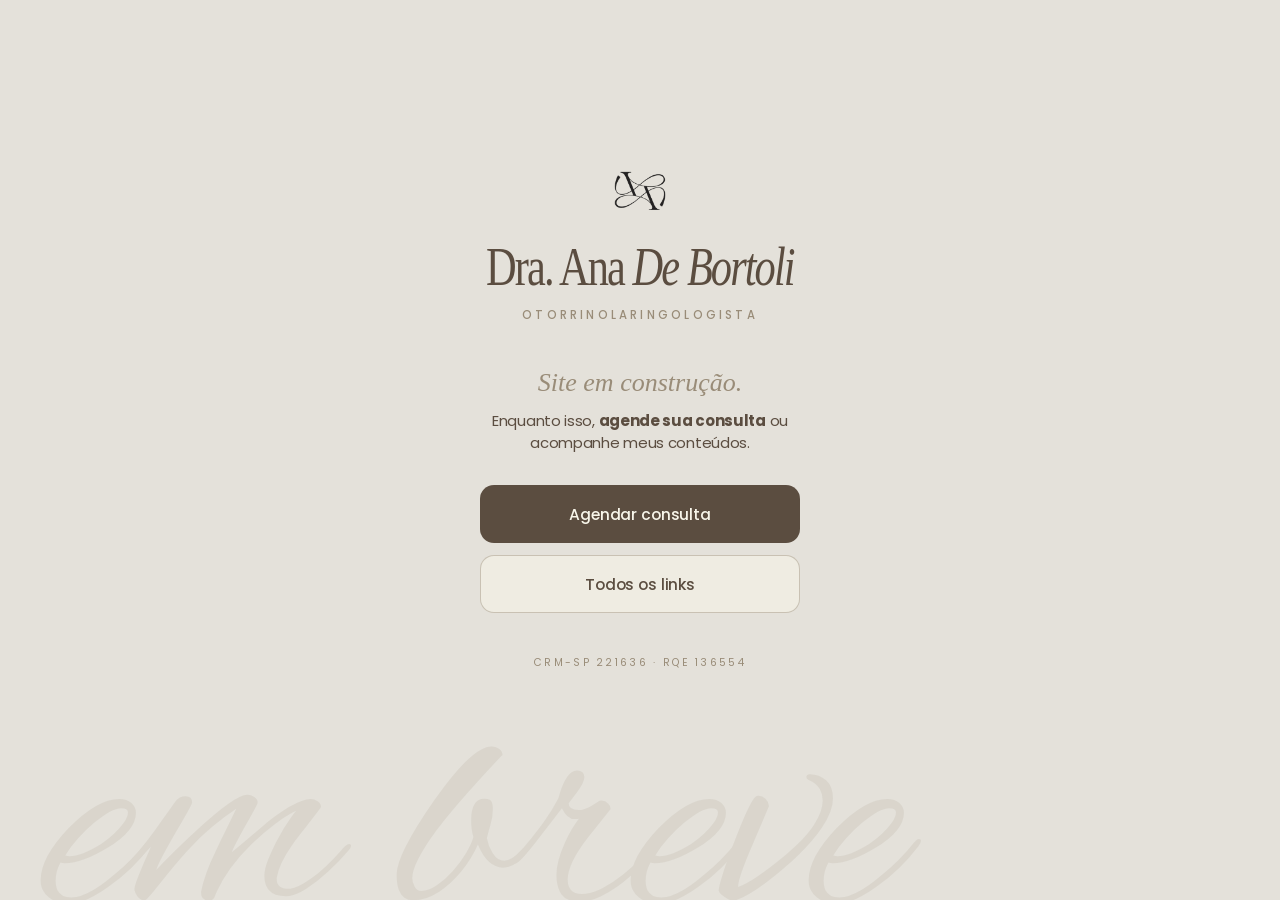
==== index.html @ 85dd91d8 "Site da Dra. Ana De Bortoli: raiz provisória (em construção), /hub com a página de links da bio, bas" ====
<!doctype html>
<html lang="pt-BR">
<head>
<meta charset="utf-8">
<meta name="viewport" content="width=device-width, initial-scale=1, viewport-fit=cover">
<title>Dra. Ana De Bortoli · Otorrinolaringologista</title>
<meta name="description" content="Site da Dra. Ana De Bortoli Winckler, otorrinolaringologista em São Paulo. Em construção.">
<meta name="theme-color" content="#E4E1DA">
<link rel="icon" href="assets/img/monograma.png">
<link rel="preconnect" href="https://fonts.googleapis.com">
<link rel="preconnect" href="https://fonts.gstatic.com" crossorigin>
<link href="https://fonts.googleapis.com/css2?family=Alex+Brush&family=Poppins:wght@400;500;700&family=Tinos:ital,wght@0,400;1,400&display=swap" rel="stylesheet">
<link rel="stylesheet" href="assets/css/base.css">
<style>
  /* página provisória da raiz: sai quando o site principal existir */
  .coluna { min-height: 100svh; justify-content: center; padding-bottom: 96px; }
  .titulo { margin-top: 34px; font-size: 54px; }
  .especialidade { margin-top: 16px; font-size: 11.5px; font-weight: 500; }
  .aviso { margin-top: 44px; font-family: var(--serifa); font-style: italic; font-size: 26px; color: var(--taupe); }
  .apoio { margin-top: 12px; max-width: 300px; }
  .acoes { width: 100%; max-width: 320px; margin-top: 32px; display: grid; gap: 12px; }
</style>
</head>
<body>
<div class="script" aria-hidden="true">em breve</div>

<main class="coluna">
  <img class="monograma" src="assets/img/monograma.png" alt="Monograma Ana De Bortoli">
  <h1 class="titulo"><span>Dra. Ana <em>De Bortoli</em></span></h1>
  <p class="rotulo especialidade">Otorrinolaringologista</p>

  <p class="aviso">Site em construção.</p>
  <p class="apoio">Enquanto isso, <b>agende sua consulta</b> ou acompanhe meus conteúdos.</p>

  <div class="acoes">
    <a class="botao principal" href="https://wa.me/message/LVHUUN47TTDFE1" target="_blank" rel="noopener">
      <span class="texto">Agendar consulta</span>
    </a>
    <a class="botao secundario" href="hub/">
      <span class="texto">Todos os links</span>
    </a>
  </div>

  <footer class="rotulo rodape">CRM-SP 221636 · RQE 136554</footer>
</main>
</body>
</html>
---- assets/css/base.css ----
/* Base do site da Dra. Ana De Bortoli: tokens e peças comuns a todas as páginas.
   Paleta, fontes e regras finas: analu-abw/profissional-analu/marketing-analu/IDENTIDADE-VISUAL.md
   §1, §2 e §4. Página nova importa este arquivo e só acrescenta o que é dela. */

:root {
  --fundo: #E4E1DA;
  --taupe: #998C78;
  --marrom: #5B4D40;
  --oliva: #3D3A2B;
  --creme: #F8F6EA;
  --creme-cta: #EDEADF;
  --serifa: "Times New Roman", Tinos, Times, serif;
  --sans: Poppins, system-ui, sans-serif;
  --script: "Alex Brush", cursive;
}

* { box-sizing: border-box; margin: 0; }
html { background: var(--fundo); }
body {
  min-height: 100svh;
  background: var(--fundo);
  color: var(--marrom);
  font-family: var(--sans);
  -webkit-font-smoothing: antialiased;
  overflow-x: hidden;
  position: relative;
}

/* script de fundo: textura, não segunda mensagem (12,9% de opacidade, atravessando a borda;
   se cortar, corta no fim da palavra, nunca no começo) */
.script {
  position: fixed;
  left: 4vw;
  bottom: -0.3em;
  font-family: var(--script);
  font-size: clamp(190px, 58vw, 320px);
  line-height: 1;
  color: var(--taupe);
  opacity: .129;
  white-space: nowrap;
  pointer-events: none;
  user-select: none;
  z-index: 0;
}

.coluna {
  position: relative;
  z-index: 1;
  max-width: 440px;
  margin: 0 auto;
  padding: max(40px, env(safe-area-inset-top)) 24px 56px;
  display: flex;
  flex-direction: column;
  align-items: center;
  text-align: center;
}

.monograma { width: 52px; height: auto; opacity: .9; }

/* @ e rótulos espaçados (tracking ≈ +0,28em) */
.rotulo {
  font-size: 11px;
  letter-spacing: .28em;
  text-transform: uppercase;
  color: var(--taupe);
}

/* título serifado condensado: Times × scaleX(.785), tracking -0,045em (calibração do §2) */
.titulo {
  font-family: var(--serifa);
  font-weight: 400;
  font-size: 50px;
  line-height: .86;
  letter-spacing: -.045em;
  color: var(--marrom);
  white-space: nowrap;
}
.titulo span { display: inline-block; transform: scaleX(.785); transform-origin: center; margin: 0 -12%; }
.titulo em { font-style: italic; }

.apoio {
  font-size: 15px;
  line-height: 1.45;
  letter-spacing: -.02em;
  color: var(--marrom);
}
.apoio b { font-weight: 700; }

.botao {
  display: flex; align-items: center; justify-content: center; gap: 12px;
  width: 100%;
  min-height: 58px;
  padding: 14px 22px;
  border-radius: 14px;
  text-decoration: none;
  font-size: 15.5px;
  font-weight: 500;
  letter-spacing: -.01em;
  transition: transform .15s ease, background-color .15s ease;
  -webkit-tap-highlight-color: transparent;
}
.botao:active { transform: scale(.98); }
.botao svg { width: 20px; height: 20px; flex: none; }
.botao small { display: block; font-size: 11.5px; font-weight: 400; opacity: .78; margin-top: 2px; letter-spacing: 0; }
.botao .texto { text-align: left; flex: 0 1 auto; }
.principal { background: var(--marrom); color: var(--creme); }
.principal:hover { background: var(--oliva); }
.secundario {
  background: rgba(248, 246, 234, .55);
  color: var(--marrom);
  border: 1px solid rgba(153, 140, 120, .45);
}
.secundario:hover { background: rgba(248, 246, 234, .85); }

.rodape {
  margin-top: 40px;
  font-size: 10.5px;
  letter-spacing: .22em;
  text-transform: uppercase;
  color: var(--taupe);
  line-height: 1.9;
}

:focus-visible { outline: 2px solid var(--oliva); outline-offset: 3px; }
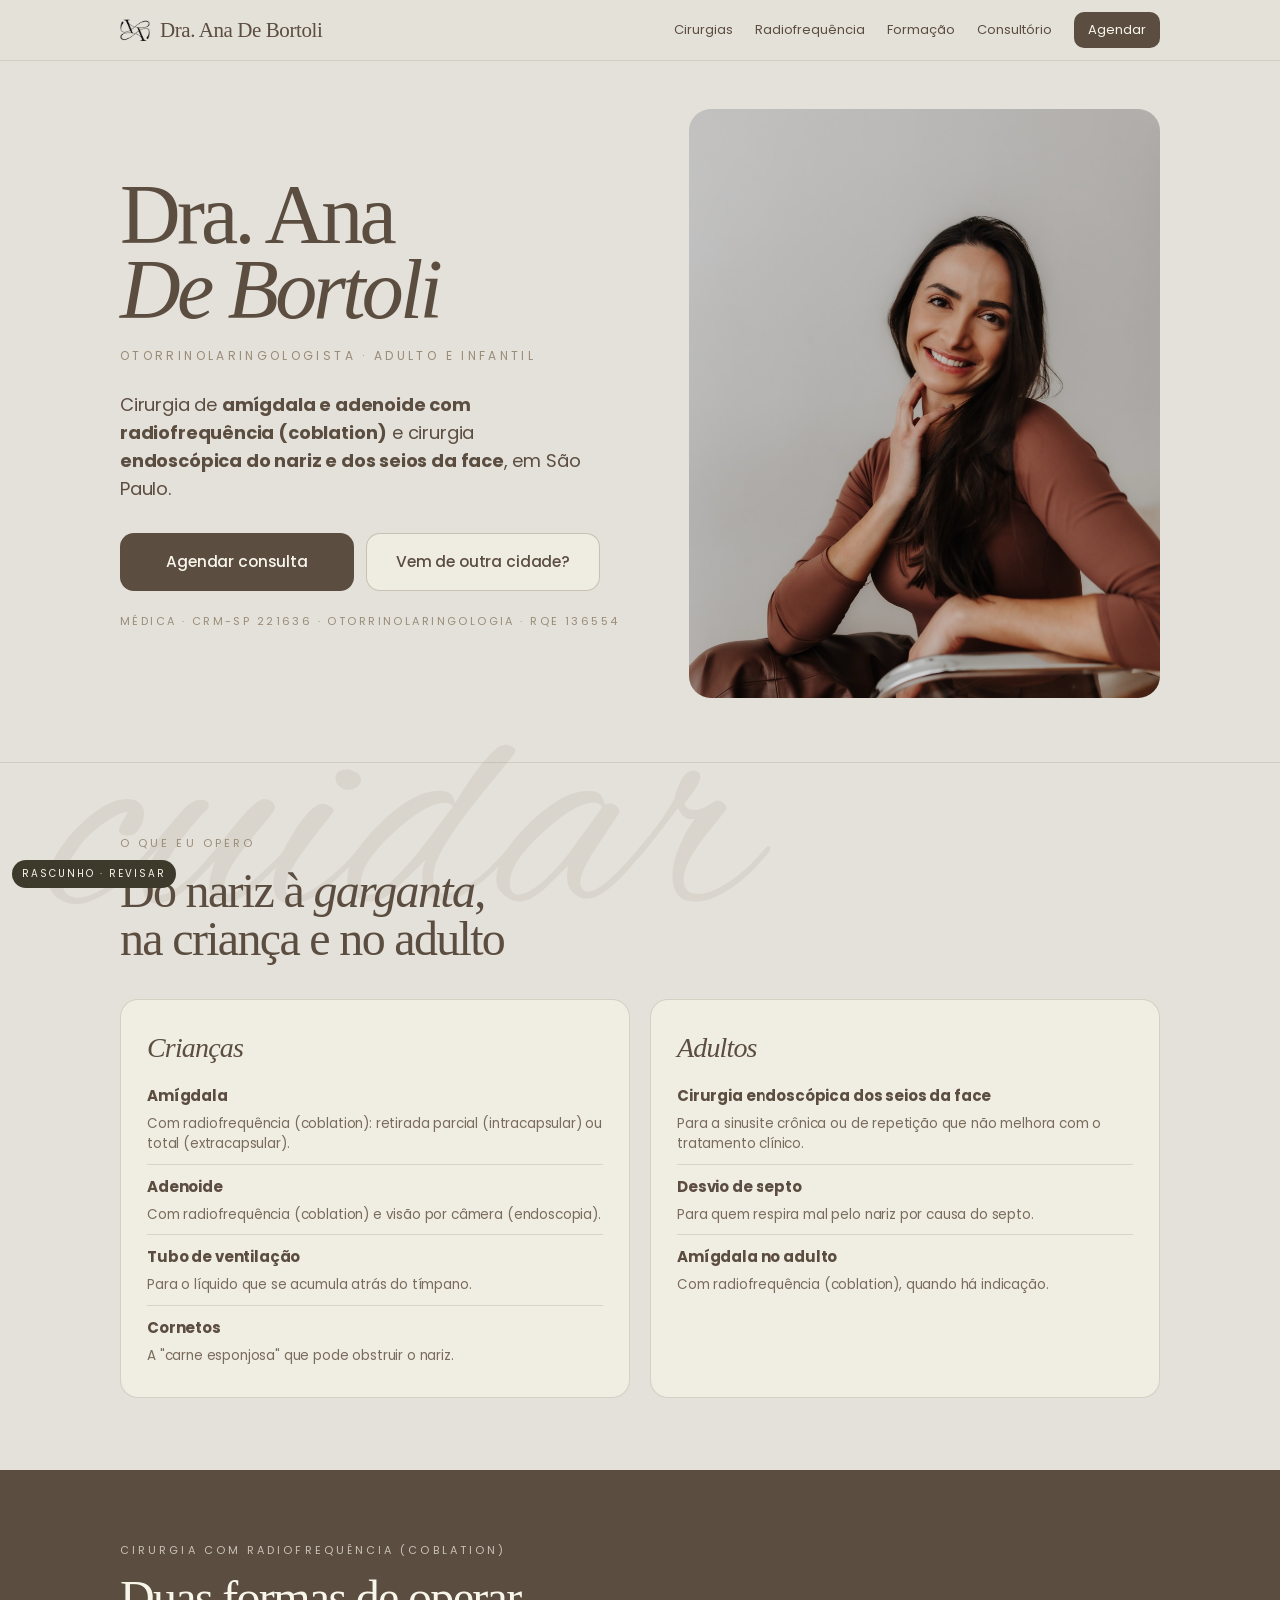
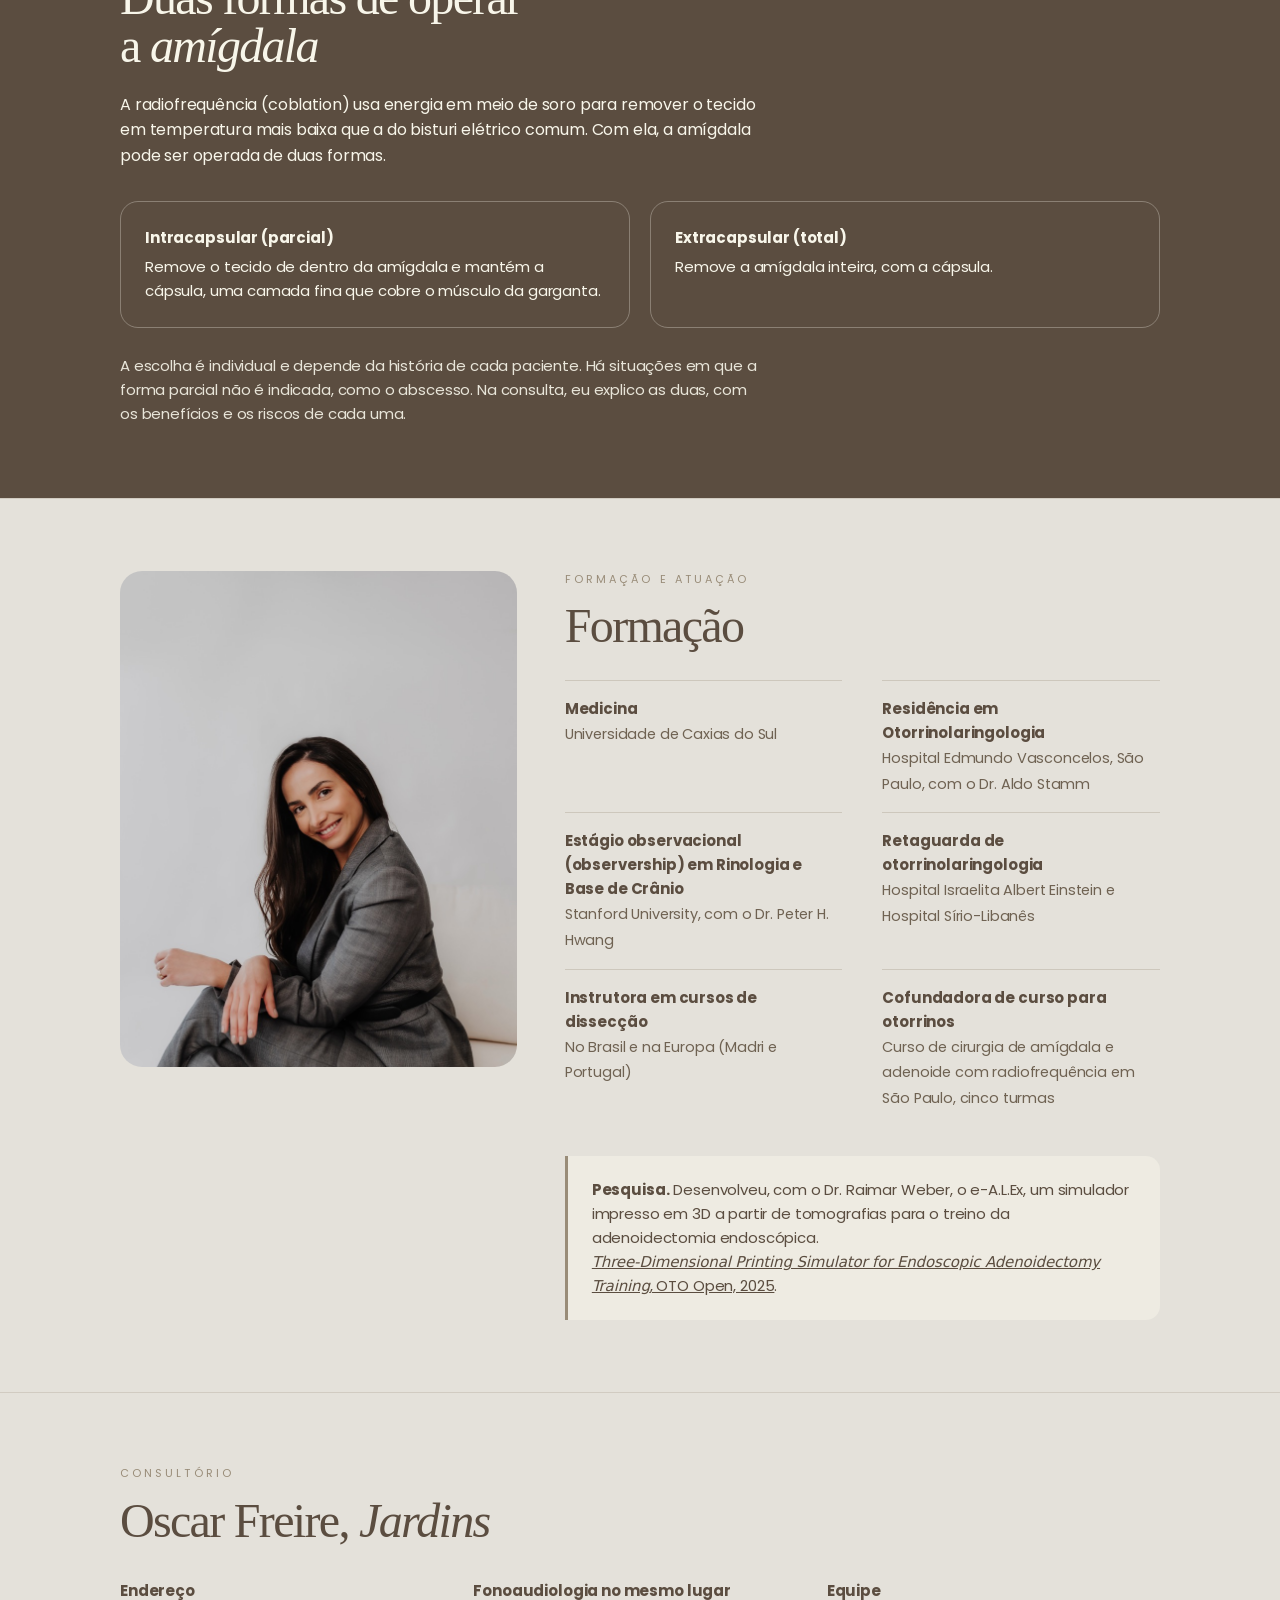
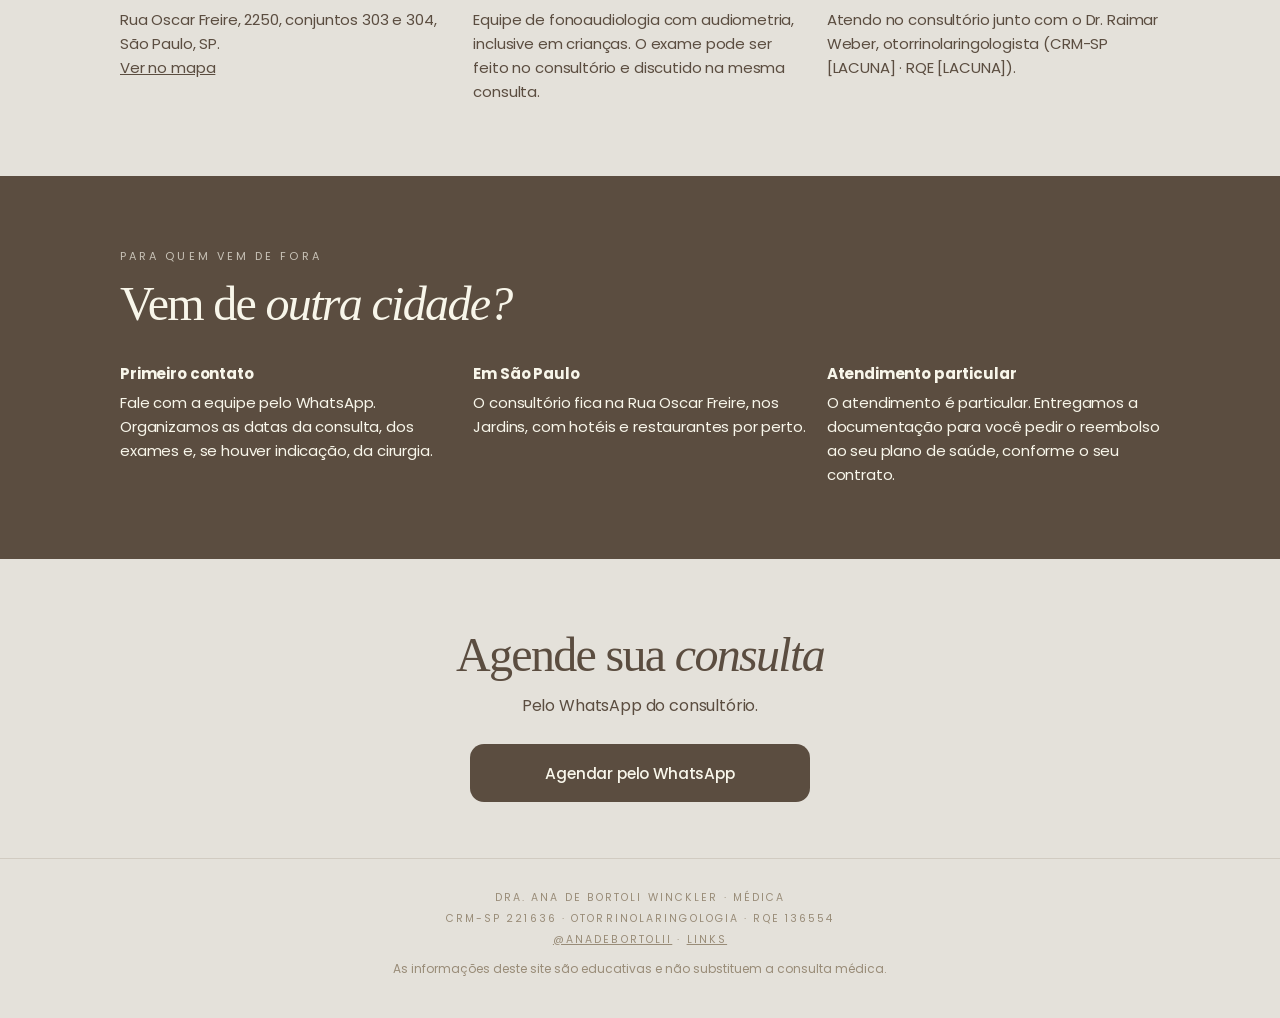
==== commit 11cac476: "Rascunho da home nova (não publicar antes da revisão da Analu) Co-Authored-By: Claude Opus 5.5 <nore" ====
--- a/index.html
+++ b/index.html
@@ -3,45 +3,255 @@
 <head>
 <meta charset="utf-8">
 <meta name="viewport" content="width=device-width, initial-scale=1, viewport-fit=cover">
-<title>Dra. Ana De Bortoli · Otorrinolaringologista</title>
-<meta name="description" content="Site da Dra. Ana De Bortoli Winckler, otorrinolaringologista em São Paulo. Em construção.">
+<title>Dra. Ana De Bortoli · Otorrinolaringologista em São Paulo</title>
+<meta name="description" content="Otorrinolaringologista adulto e infantil em São Paulo. Cirurgia de amígdala e adenoide com radiofrequência (coblation) e cirurgia endoscópica do nariz e dos seios da face. Atendimento particular.">
 <meta name="theme-color" content="#E4E1DA">
 <link rel="icon" href="assets/img/monograma.png">
 <link rel="preconnect" href="https://fonts.googleapis.com">
 <link rel="preconnect" href="https://fonts.gstatic.com" crossorigin>
-<link href="https://fonts.googleapis.com/css2?family=Alex+Brush&family=Poppins:wght@400;500;700&family=Tinos:ital,wght@0,400;1,400&display=swap" rel="stylesheet">
+<link href="https://fonts.googleapis.com/css2?family=Alex+Brush&family=Poppins:ital,wght@0,400;0,500;0,700;1,700&family=Tinos:ital,wght@0,400;1,400&display=swap" rel="stylesheet">
 <link rel="stylesheet" href="assets/css/base.css">
+<!-- RASCUNHO (branch rascunho-home, 07/11/2026): não publicar antes de a Analu revisar.
+     Pendências marcadas com [VALIDAR] nos comentários e em roadmap/03-site/LEIA-ME.md. -->
 <style>
-  /* página provisória da raiz: sai quando o site principal existir */
-  .coluna { min-height: 100svh; justify-content: center; padding-bottom: 96px; }
-  .titulo { margin-top: 34px; font-size: 54px; }
-  .especialidade { margin-top: 16px; font-size: 11.5px; font-weight: 500; }
-  .aviso { margin-top: 44px; font-family: var(--serifa); font-style: italic; font-size: 26px; color: var(--taupe); }
-  .apoio { margin-top: 12px; max-width: 300px; }
-  .acoes { width: 100%; max-width: 320px; margin-top: 32px; display: grid; gap: 12px; }
+  body { overflow-x: hidden; }
+  .faixa-rascunho { position: fixed; bottom: 12px; left: 12px; z-index: 50; font-size: 10px; letter-spacing: .2em; text-transform: uppercase; background: var(--oliva); color: var(--creme); padding: 6px 10px; border-radius: 99px; }
+
+  .topo { position: sticky; top: 0; z-index: 20; background: rgba(228, 225, 218, .92); backdrop-filter: blur(8px); border-bottom: 1px solid rgba(153, 140, 120, .25); }
+  .topo-dentro { max-width: 1080px; margin: 0 auto; padding: 12px 20px; display: flex; align-items: center; justify-content: space-between; gap: 16px; }
+  .marca { display: flex; align-items: center; gap: 10px; text-decoration: none; color: var(--marrom); }
+  .marca img { width: 30px; height: auto; }
+  .marca span { font-family: var(--serifa); font-size: 21px; letter-spacing: -.02em; }
+  .menu { display: flex; gap: 22px; font-size: 13px; align-items: center; }
+  .menu a { color: var(--marrom); text-decoration: none; }
+  .menu a:hover { color: var(--oliva); text-decoration: underline; text-underline-offset: 4px; }
+  .menu .agendar-topo { background: var(--marrom); color: var(--creme); padding: 8px 14px; border-radius: 10px; }
+  .menu .agendar-topo:hover { background: var(--oliva); color: var(--creme); text-decoration: none; }
+  @media (max-width: 760px) { .menu a:not(.agendar-topo) { display: none; } }
+
+  section { position: relative; z-index: 1; }
+  .dentro { max-width: 1080px; margin: 0 auto; padding: 0 20px; }
+  .rotulo-secao { font-size: 11px; letter-spacing: .28em; text-transform: uppercase; color: var(--taupe); margin-bottom: 14px; }
+  h2 { font-family: var(--serifa); font-weight: 400; font-size: clamp(34px, 5vw, 48px); line-height: 1; letter-spacing: -.035em; color: var(--marrom); }
+  h2 em { font-style: italic; }
+  h3 { font-family: var(--sans); font-weight: 700; font-size: 15px; letter-spacing: -.01em; margin-bottom: 6px; }
+  p, li { font-size: 16px; line-height: 1.6; letter-spacing: -.01em; }
+  .texto { max-width: 640px; }
+
+  /* abertura */
+  .abertura { padding: 48px 0 64px; }
+  .abertura .dentro { display: grid; grid-template-columns: 1.05fr .95fr; gap: 48px; align-items: center; }
+  .abertura h1 { font-family: var(--serifa); font-weight: 400; font-size: clamp(52px, 7vw, 84px); line-height: .9; letter-spacing: -.045em; }
+  .abertura h1 em { font-style: italic; }
+  .abertura .especialidade { margin-top: 18px; font-size: 12px; letter-spacing: .28em; text-transform: uppercase; color: var(--taupe); }
+  .abertura .chamada { margin-top: 26px; font-size: 18px; line-height: 1.55; max-width: 480px; }
+  .abertura .chamada b { font-weight: 700; }
+  .abertura .acoes { margin-top: 30px; display: flex; flex-wrap: wrap; gap: 12px; max-width: 480px; }
+  .abertura .botao { width: auto; flex: 1 1 200px; }
+  .abertura .registro { margin-top: 22px; font-size: 11px; letter-spacing: .22em; text-transform: uppercase; color: var(--taupe); }
+  .abertura figure { margin: 0; aspect-ratio: 4 / 5; border-radius: 22px; overflow: hidden; background: #d9d5cc; }
+  .abertura figure img { width: 100%; height: 100%; object-fit: cover; object-position: 50% 30%; display: block; }
+  @media (max-width: 860px) {
+    .abertura .dentro { grid-template-columns: 1fr; gap: 32px; }
+    .abertura figure { order: -1; max-width: 420px; aspect-ratio: 1 / 1; }
+  }
+
+  /* blocos */
+  .bloco { padding: 72px 0; border-top: 1px solid rgba(153, 140, 120, .25); }
+  .bloco.escuro { background: var(--marrom); color: var(--creme); border-top: 0; }
+  .bloco.escuro h2, .bloco.escuro h3 { color: var(--creme); }
+  .bloco.escuro .rotulo-secao { color: var(--creme-cta); opacity: .75; }
+
+  .duas { display: grid; grid-template-columns: 1fr 1fr; gap: 20px; margin-top: 36px; }
+  @media (max-width: 760px) { .duas { grid-template-columns: 1fr; } }
+  .cartao { background: rgba(248, 246, 234, .6); border: 1px solid rgba(153, 140, 120, .3); border-radius: 18px; padding: 26px 26px 22px; }
+  .cartao .publico { font-family: var(--serifa); font-style: italic; font-size: 28px; letter-spacing: -.03em; margin-bottom: 14px; }
+  .cartao ul { list-style: none; padding: 0; }
+  .cartao li { padding: 10px 0; border-top: 1px solid rgba(153, 140, 120, .25); }
+  .cartao li:first-child { border-top: 0; padding-top: 0; }
+  .cartao li small { display: block; font-size: 13.5px; color: #7a6c5c; line-height: 1.45; }
+
+  .tecnica { display: grid; grid-template-columns: 1fr 1fr; gap: 20px; margin-top: 32px; }
+  @media (max-width: 760px) { .tecnica { grid-template-columns: 1fr; } }
+  .tecnica > div { border: 1px solid rgba(248, 246, 234, .3); border-radius: 18px; padding: 24px; }
+  .tecnica p { font-size: 15px; }
+  .nota { margin-top: 26px; font-size: 15px; opacity: .9; max-width: 640px; }
+
+  .fatos { list-style: none; padding: 0; margin-top: 30px; display: grid; grid-template-columns: 1fr 1fr; gap: 0 40px; }
+  @media (max-width: 760px) { .fatos { grid-template-columns: 1fr; } }
+  .fatos li { padding: 16px 0; border-top: 1px solid rgba(153, 140, 120, .3); }
+  .fatos li b { display: block; font-weight: 700; font-size: 15px; }
+  .fatos li span { font-size: 14.5px; color: #6f6252; }
+  .formacao { display: grid; grid-template-columns: .8fr 1.2fr; gap: 48px; align-items: start; }
+  .formacao figure { margin: 0; border-radius: 22px; overflow: hidden; aspect-ratio: 4 / 5; }
+  .formacao figure img { width: 100%; height: 100%; object-fit: cover; object-position: 50% 25%; display: block; }
+  @media (max-width: 860px) { .formacao { grid-template-columns: 1fr; } .formacao figure { max-width: 360px; } }
+
+  .publicacao { margin-top: 30px; padding: 22px 24px; border-left: 3px solid var(--taupe); background: rgba(248, 246, 234, .5); border-radius: 0 14px 14px 0; }
+  .publicacao p { font-size: 15px; }
+  .publicacao a { color: var(--marrom); }
+
+  .tres { display: grid; grid-template-columns: repeat(3, 1fr); gap: 20px; margin-top: 34px; }
+  @media (max-width: 860px) { .tres { grid-template-columns: 1fr; } }
+  .tres p { font-size: 15px; }
+  .tres a { color: inherit; }
+
+  .fim { padding: 72px 0 56px; text-align: center; }
+  .fim h2 { margin-bottom: 14px; }
+  .fim .botao { max-width: 340px; margin: 26px auto 0; }
+  .rodape-site { position: relative; z-index: 1; padding: 28px 20px 40px; text-align: center; font-size: 10.5px; letter-spacing: .2em; text-transform: uppercase; color: var(--taupe); line-height: 2; border-top: 1px solid rgba(153, 140, 120, .25); }
+  .rodape-site a { color: var(--taupe); }
+  .rodape-site .aviso-legal { text-transform: none; letter-spacing: 0; font-size: 12px; max-width: 520px; margin: 10px auto 0; line-height: 1.5; }
 </style>
 </head>
 <body>
-<div class="script" aria-hidden="true">em breve</div>
-
-<main class="coluna">
-  <img class="monograma" src="assets/img/monograma.png" alt="Monograma Ana De Bortoli">
-  <h1 class="titulo"><span>Dra. Ana <em>De Bortoli</em></span></h1>
-  <p class="rotulo especialidade">Otorrinolaringologista</p>
-
-  <p class="aviso">Site em construção.</p>
-  <p class="apoio">Enquanto isso, <b>agende sua consulta</b> ou acompanhe meus conteúdos.</p>
-
-  <div class="acoes">
-    <a class="botao principal" href="https://wa.me/message/LVHUUN47TTDFE1" target="_blank" rel="noopener">
-      <span class="texto">Agendar consulta</span>
-    </a>
-    <a class="botao secundario" href="hub/">
-      <span class="texto">Todos os links</span>
-    </a>
+<div class="faixa-rascunho">Rascunho · revisar</div>
+<div class="script" aria-hidden="true">cuidar</div>
+
+<header class="topo">
+  <div class="topo-dentro">
+    <a class="marca" href="#"><img src="assets/img/monograma.png" alt=""><span>Dra. Ana De Bortoli</span></a>
+    <nav class="menu">
+      <a href="#cirurgias">Cirurgias</a>
+      <a href="#radiofrequencia">Radiofrequência</a>
+      <a href="#formacao">Formação</a>
+      <a href="#consultorio">Consultório</a>
+      <a class="agendar-topo" href="https://wa.me/message/LVHUUN47TTDFE1" target="_blank" rel="noopener">Agendar</a>
+    </nav>
   </div>
-
-  <footer class="rotulo rodape">CRM-SP 221636 · RQE 136554</footer>
+</header>
+
+<main>
+  <section class="abertura">
+    <div class="dentro">
+      <div>
+        <h1>Dra. Ana<br><em>De Bortoli</em></h1>
+        <p class="especialidade">Otorrinolaringologista · adulto e infantil</p>
+        <p class="chamada">Cirurgia de <b>amígdala e adenoide com radiofrequência (coblation)</b> e cirurgia <b>endoscópica do nariz e dos seios da face</b>, em São Paulo.</p>
+        <div class="acoes">
+          <a class="botao principal" href="https://wa.me/message/LVHUUN47TTDFE1" target="_blank" rel="noopener"><span class="texto">Agendar consulta</span></a>
+          <a class="botao secundario" href="#outra-cidade"><span class="texto">Vem de outra cidade?</span></a>
+        </div>
+        <p class="registro">Médica · CRM-SP 221636 · Otorrinolaringologia · RQE 136554</p>
+      </div>
+      <figure><img src="assets/img/ana-retrato.jpg" alt="Dra. Ana De Bortoli, sentada, sorrindo"></figure>
+    </div>
+  </section>
+
+  <section class="bloco" id="cirurgias">
+    <div class="dentro">
+      <p class="rotulo-secao">O que eu opero</p>
+      <h2>Do nariz à <em>garganta</em>,<br>na criança e no adulto</h2>
+      <div class="duas">
+        <div class="cartao">
+          <p class="publico">Crianças</p>
+          <ul>
+            <li><h3>Amígdala</h3><small>Com radiofrequência (coblation): retirada parcial (intracapsular) ou total (extracapsular).</small></li>
+            <li><h3>Adenoide</h3><small>Com radiofrequência (coblation) e visão por câmera (endoscopia).</small></li>
+            <li><h3>Tubo de ventilação</h3><small>Para o líquido que se acumula atrás do tímpano.</small></li>
+            <li><h3>Cornetos</h3><small>A "carne esponjosa" que pode obstruir o nariz.</small></li>
+          </ul>
+        </div>
+        <div class="cartao">
+          <p class="publico">Adultos</p>
+          <ul>
+            <li><h3>Cirurgia endoscópica dos seios da face</h3><small>Para a sinusite crônica ou de repetição que não melhora com o tratamento clínico.</small></li>
+            <li><h3>Desvio de septo</h3><small>Para quem respira mal pelo nariz por causa do septo.</small></li>
+            <li><h3>Amígdala no adulto</h3><small>Com radiofrequência (coblation), quando há indicação.</small></li>
+          </ul>
+        </div>
+      </div>
+    </div>
+  </section>
+  <!-- [VALIDAR] "Amígdala no adulto": ela não citou na lista de adultos de 07/11; a pesquisa de 03/11 mostrou a busca sem médico no topo. Manter só se ela opera. -->
+
+  <section class="bloco escuro" id="radiofrequencia">
+    <div class="dentro">
+      <p class="rotulo-secao">Cirurgia com radiofrequência (coblation)</p>
+      <h2>Duas formas de operar<br>a <em>amígdala</em></h2>
+      <div class="texto" style="margin-top:22px">
+        <p>A radiofrequência (coblation) usa energia em meio de soro para remover o tecido em temperatura mais baixa que a do bisturi elétrico comum. Com ela, a amígdala pode ser operada de duas formas.</p>
+      </div>
+      <div class="tecnica">
+        <div>
+          <h3>Intracapsular (parcial)</h3>
+          <p>Remove o tecido de dentro da amígdala e mantém a cápsula, uma camada fina que cobre o músculo da garganta.</p>
+        </div>
+        <div>
+          <h3>Extracapsular (total)</h3>
+          <p>Remove a amígdala inteira, com a cápsula.</p>
+        </div>
+      </div>
+      <p class="nota">A escolha é individual e depende da história de cada paciente. Há situações em que a forma parcial não é indicada, como o abscesso. Na consulta, eu explico as duas, com os benefícios e os riscos de cada uma.</p>
+    </div>
+  </section>
+  <!-- [VALIDAR] frase "temperatura mais baixa": é a descrição técnica do método (fabricante e literatura); conferir com ela antes de publicar. -->
+
+  <section class="bloco" id="formacao">
+    <div class="dentro formacao">
+      <figure><img src="assets/img/ana-terno.jpg" alt="Dra. Ana De Bortoli, de terno cinza"></figure>
+      <div>
+        <p class="rotulo-secao">Formação e atuação</p>
+        <h2>Formação</h2>
+        <ul class="fatos">
+          <li><b>Medicina</b><span>Universidade de Caxias do Sul</span></li>
+          <li><b>Residência em Otorrinolaringologia</b><span>Hospital Edmundo Vasconcelos, São Paulo, com o Dr. Aldo Stamm</span></li>
+          <li><b>Estágio observacional (observership) em Rinologia e Base de Crânio</b><span>Stanford University, com o Dr. Peter H. Hwang</span></li>
+          <li><b>Retaguarda de otorrinolaringologia</b><span>Hospital Israelita Albert Einstein e Hospital Sírio-Libanês</span></li>
+          <li><b>Instrutora em cursos de dissecção</b><span>No Brasil e na Europa (Madri e Portugal)</span></li>
+          <li><b>Cofundadora de curso para otorrinos</b><span>Curso de cirurgia de amígdala e adenoide com radiofrequência em São Paulo, cinco turmas</span></li>
+        </ul>
+        <div class="publicacao">
+          <p><b>Pesquisa.</b> Desenvolveu, com o Dr. Raimar Weber, o e-A.L.Ex, um simulador impresso em 3D a partir de tomografias para o treino da adenoidectomia endoscópica.<br>
+          <a href="https://doi.org/10.1002/oto2.70043" target="_blank" rel="noopener"><i>Three-Dimensional Printing Simulator for Endoscopic Adenoidectomy Training</i>, OTO Open, 2025</a>.</p>
+        </div>
+      </div>
+    </div>
+  </section>
+  <!-- CFM 2.336 (pesquisa de 07/11): instrutora em vez de "staff e orientadora" (termo dela era staff/orientadora: confirmar); hospitais só em texto, sem logo, com ciência escrita de cada um.
+       [VALIDAR] UCS por extenso (transcrição); Stanford: ela estava em dúvida se cita; "Madri e Portugal": cidade de Portugal;
+       se os hospitais autorizam o nome (régua do CFM); "staff e orientadora" é o termo dela. -->
+
+  <section class="bloco" id="consultorio">
+    <div class="dentro">
+      <p class="rotulo-secao">Consultório</p>
+      <h2>Oscar Freire, <em>Jardins</em></h2>
+      <div class="tres">
+        <div><h3>Endereço</h3><p>Rua Oscar Freire, 2250, conjuntos 303 e 304, São Paulo, SP.<br><a href="https://www.google.com/maps/search/?api=1&query=Rua+Oscar+Freire+2250+S%C3%A3o+Paulo" target="_blank" rel="noopener">Ver no mapa</a></p></div>
+        <div><h3>Fonoaudiologia no mesmo lugar</h3><p>Equipe de fonoaudiologia com audiometria, inclusive em crianças. O exame pode ser feito no consultório e discutido na mesma consulta.</p></div>
+        <div><h3>Equipe</h3><p>Atendo no consultório junto com o Dr. Raimar Weber, otorrinolaringologista (CRM-SP [LACUNA] · RQE [LACUNA]).</p></div>
+      </div>
+    </div>
+  </section>
+  <!-- [VALIDAR] redação da fono ("redação a definir", 07/11); "na mesma consulta" só se for sempre possível. -->
+
+  <section class="bloco escuro" id="outra-cidade">
+    <div class="dentro">
+      <p class="rotulo-secao">Para quem vem de fora</p>
+      <h2>Vem de <em>outra cidade?</em></h2>
+      <div class="tres">
+        <div><h3>Primeiro contato</h3><p>Fale com a equipe pelo WhatsApp. Organizamos as datas da consulta, dos exames e, se houver indicação, da cirurgia.</p></div>
+        <div><h3>Em São Paulo</h3><p>O consultório fica na Rua Oscar Freire, nos Jardins, com hotéis e restaurantes por perto.</p></div>
+        <div><h3>Atendimento particular</h3><p>O atendimento é particular. Entregamos a documentação para você pedir o reembolso ao seu plano de saúde, conforme o seu contrato.</p></div>
+      </div>
+    </div>
+  </section>
+  <!-- [VALIDAR] logística real (quantos dias ficar, retorno à distância, consulta online antes); se fala de reembolso no site. -->
+
+  <section class="fim">
+    <div class="dentro">
+      <h2>Agende sua <em>consulta</em></h2>
+      <p>Pelo WhatsApp do consultório.</p>
+      <a class="botao principal" href="https://wa.me/message/LVHUUN47TTDFE1" target="_blank" rel="noopener"><span class="texto">Agendar pelo WhatsApp</span></a>
+    </div>
+  </section>
 </main>
+
+<footer class="rodape-site">
+  Dra. Ana De Bortoli Winckler · Médica<br>
+  CRM-SP 221636 · Otorrinolaringologia · RQE 136554<br>
+  <a href="https://www.instagram.com/anadebortolii/">@anadebortolii</a> · <a href="hub/">Links</a>
+  <p class="aviso-legal">As informações deste site são educativas e não substituem a consulta médica.</p>
+</footer>
 </body>
 </html>
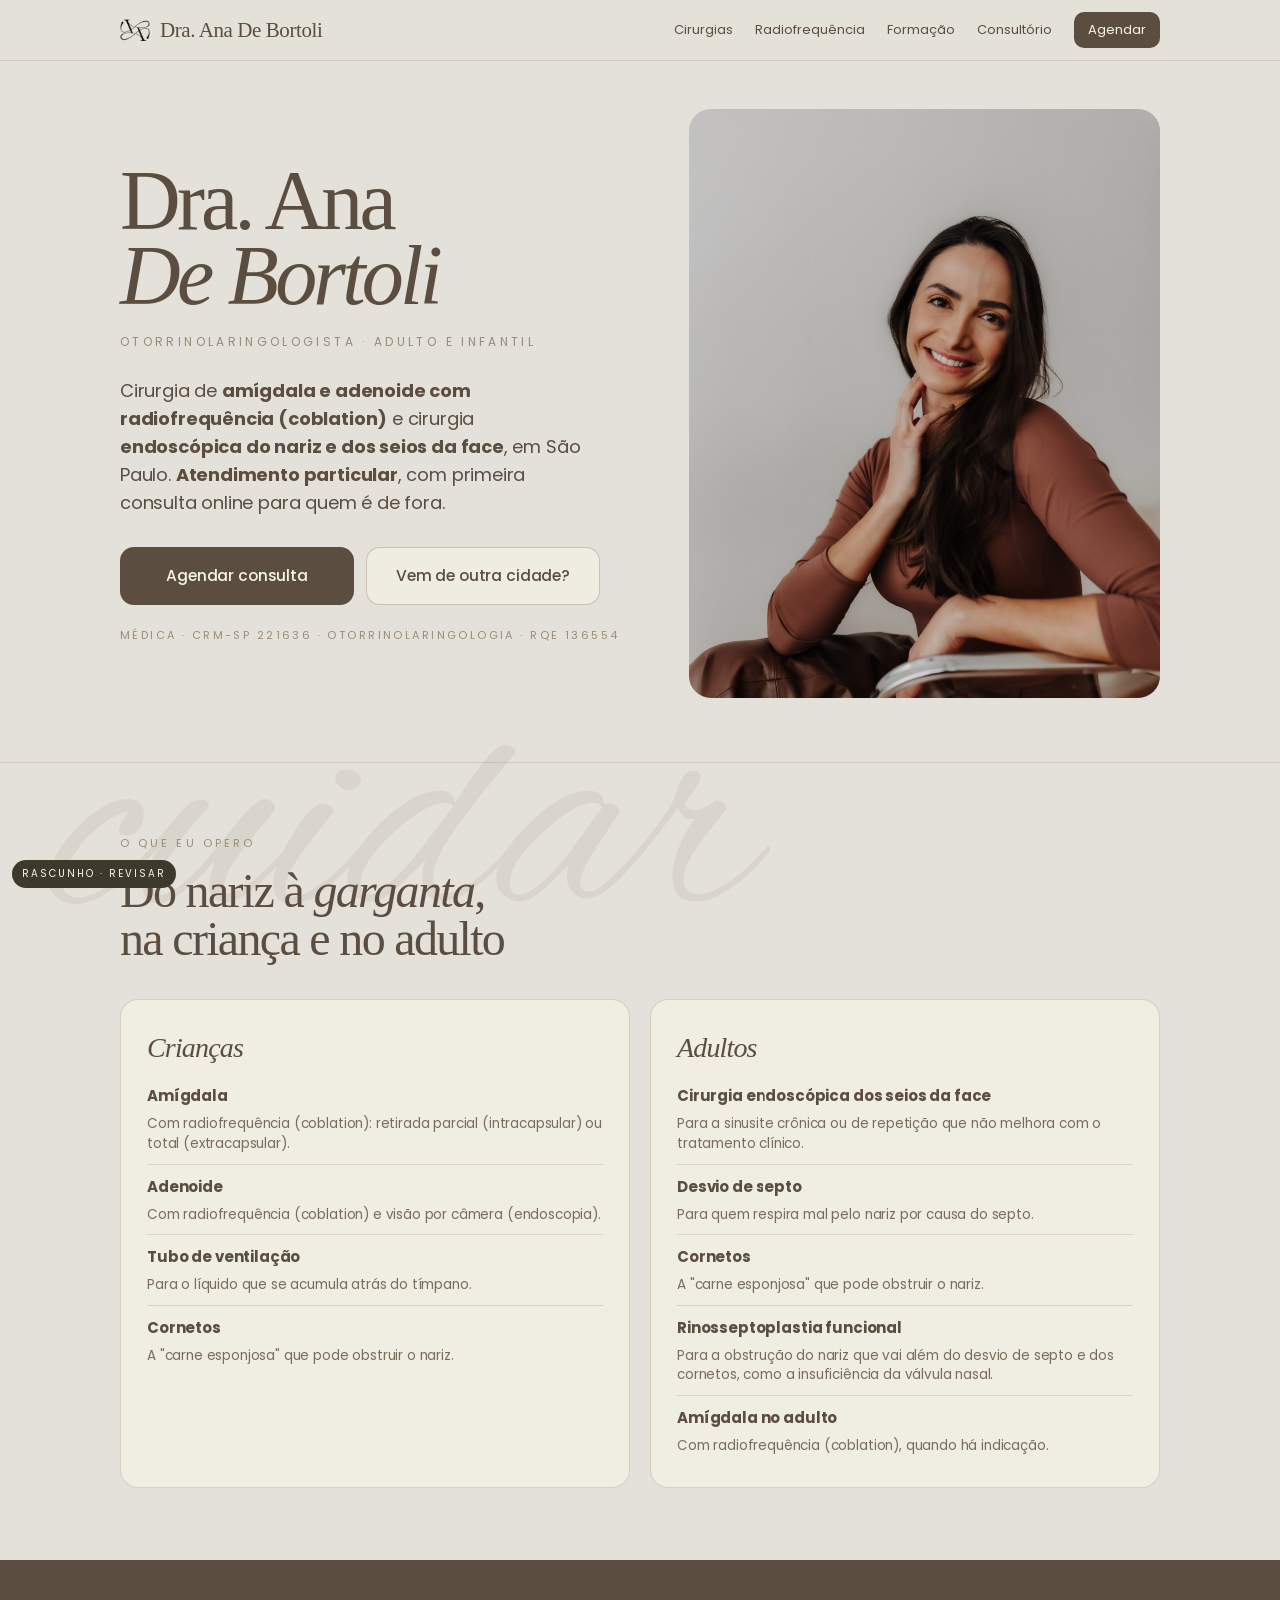
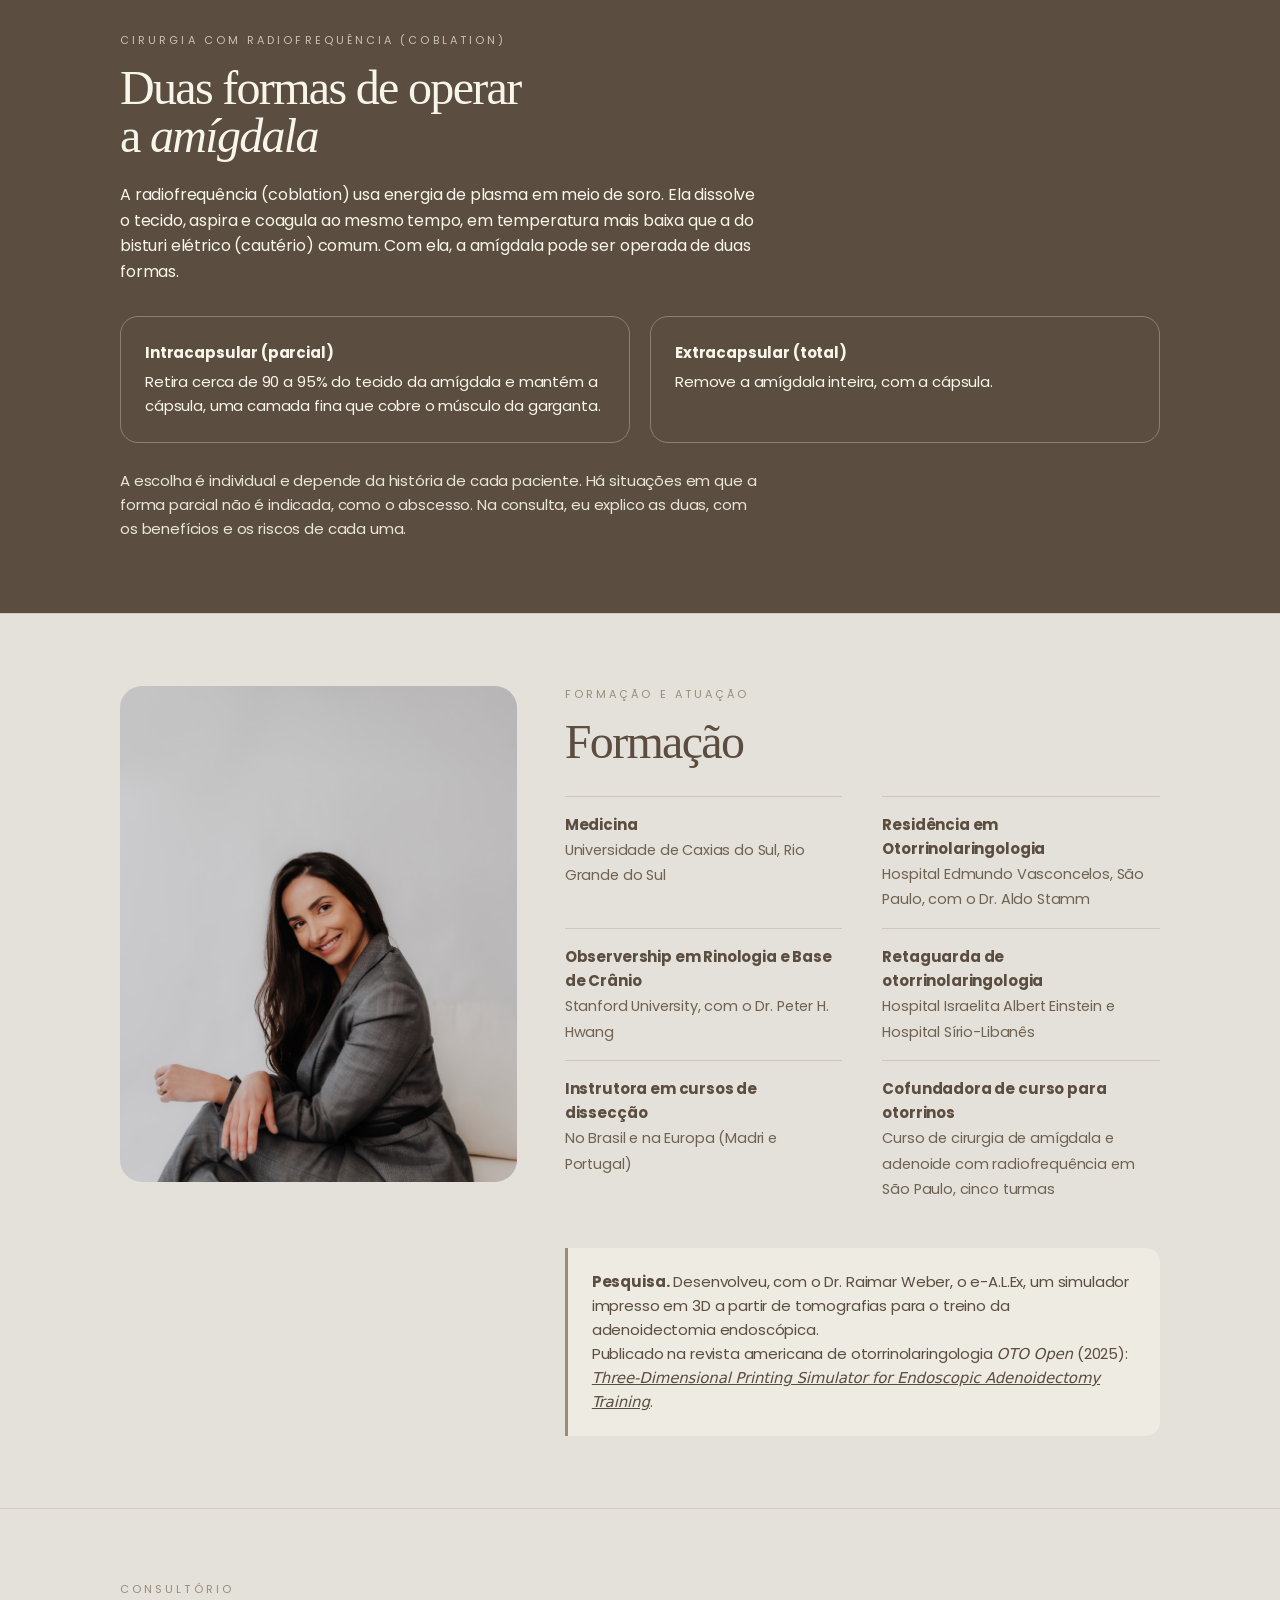
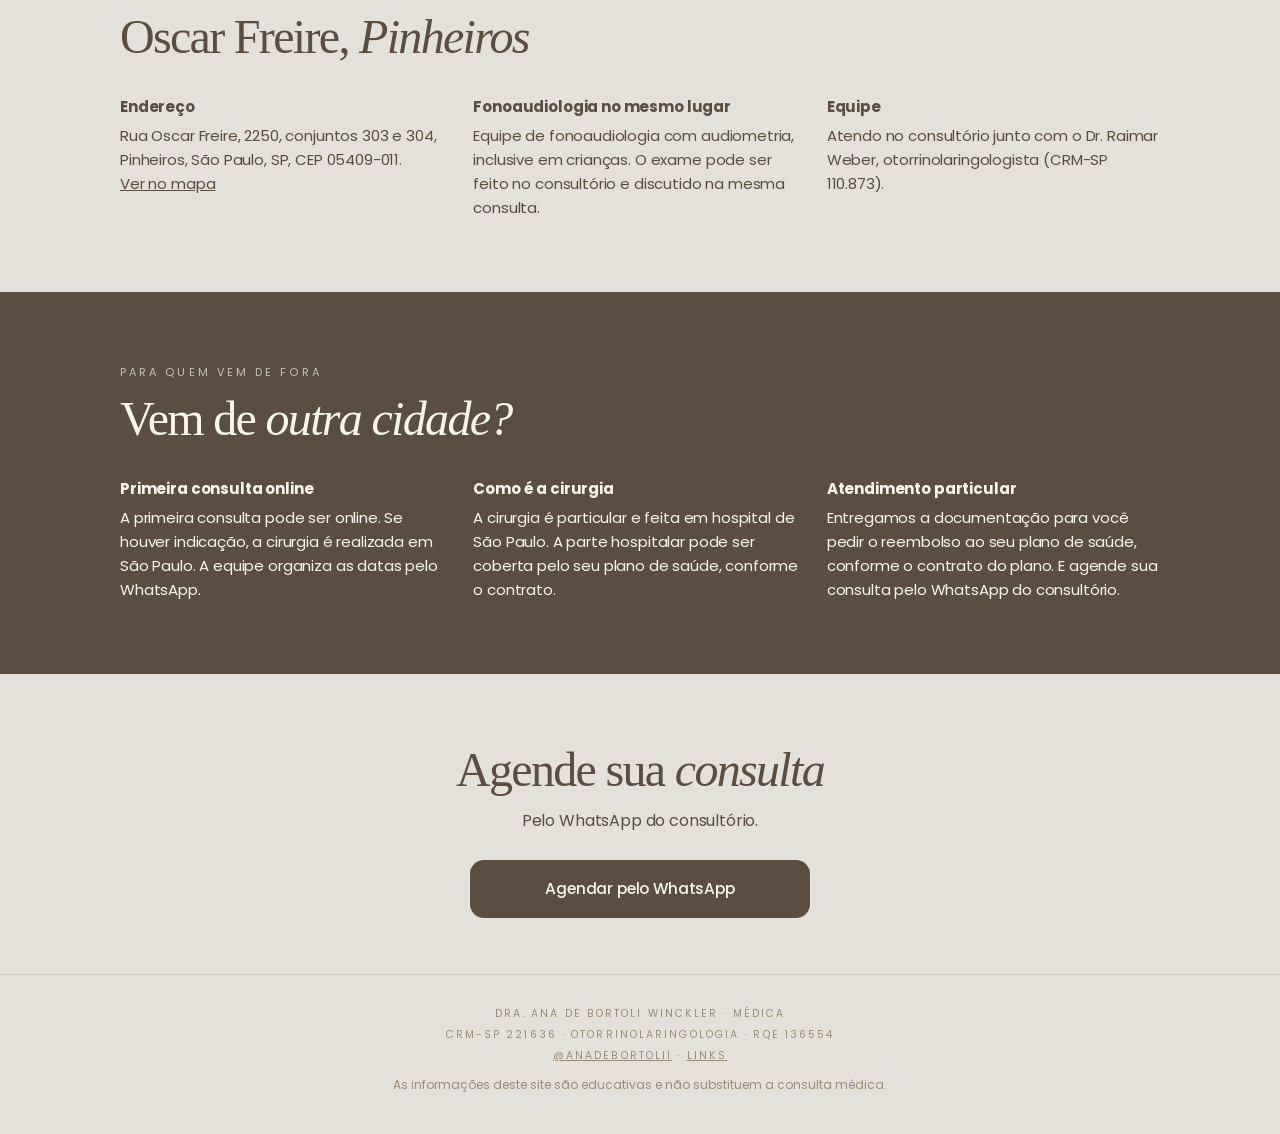
==== commit 92fe690d: "Rascunho da home v2: correções dos áudios da Analu (08/11) — rinosseptoplastia funcional, cornetos n" ====
--- a/index.html
+++ b/index.html
@@ -11,7 +11,7 @@
 <link rel="preconnect" href="https://fonts.gstatic.com" crossorigin>
 <link href="https://fonts.googleapis.com/css2?family=Alex+Brush&family=Poppins:ital,wght@0,400;0,500;0,700;1,700&family=Tinos:ital,wght@0,400;1,400&display=swap" rel="stylesheet">
 <link rel="stylesheet" href="assets/css/base.css">
-<!-- RASCUNHO (branch rascunho-home, 07/11/2026): não publicar antes de a Analu revisar.
+<!-- RASCUNHO v2 (branch rascunho-home, 08/11/2026, correções dos áudios da Analu): não publicar antes de a Analu revisar.
      Pendências marcadas com [VALIDAR] nos comentários e em roadmap/03-site/LEIA-ME.md. -->
 <style>
   body { overflow-x: hidden; }
@@ -127,7 +127,7 @@
       <div>
         <h1>Dra. Ana<br><em>De Bortoli</em></h1>
         <p class="especialidade">Otorrinolaringologista · adulto e infantil</p>
-        <p class="chamada">Cirurgia de <b>amígdala e adenoide com radiofrequência (coblation)</b> e cirurgia <b>endoscópica do nariz e dos seios da face</b>, em São Paulo.</p>
+        <p class="chamada">Cirurgia de <b>amígdala e adenoide com radiofrequência (coblation)</b> e cirurgia <b>endoscópica do nariz e dos seios da face</b>, em São Paulo. <b>Atendimento particular</b>, com primeira consulta online para quem é de fora.</p>
         <div class="acoes">
           <a class="botao principal" href="https://wa.me/message/LVHUUN47TTDFE1" target="_blank" rel="noopener"><span class="texto">Agendar consulta</span></a>
           <a class="botao secundario" href="#outra-cidade"><span class="texto">Vem de outra cidade?</span></a>
@@ -157,25 +157,26 @@
           <ul>
             <li><h3>Cirurgia endoscópica dos seios da face</h3><small>Para a sinusite crônica ou de repetição que não melhora com o tratamento clínico.</small></li>
             <li><h3>Desvio de septo</h3><small>Para quem respira mal pelo nariz por causa do septo.</small></li>
+            <li><h3>Cornetos</h3><small>A "carne esponjosa" que pode obstruir o nariz.</small></li>
+            <li><h3>Rinosseptoplastia funcional</h3><small>Para a obstrução do nariz que vai além do desvio de septo e dos cornetos, como a insuficiência da válvula nasal.</small></li>
             <li><h3>Amígdala no adulto</h3><small>Com radiofrequência (coblation), quando há indicação.</small></li>
           </ul>
         </div>
       </div>
     </div>
   </section>
-  <!-- [VALIDAR] "Amígdala no adulto": ela não citou na lista de adultos de 07/11; a pesquisa de 03/11 mostrou a busca sem médico no topo. Manter só se ela opera. -->
 
   <section class="bloco escuro" id="radiofrequencia">
     <div class="dentro">
       <p class="rotulo-secao">Cirurgia com radiofrequência (coblation)</p>
       <h2>Duas formas de operar<br>a <em>amígdala</em></h2>
       <div class="texto" style="margin-top:22px">
-        <p>A radiofrequência (coblation) usa energia em meio de soro para remover o tecido em temperatura mais baixa que a do bisturi elétrico comum. Com ela, a amígdala pode ser operada de duas formas.</p>
+        <p>A radiofrequência (coblation) usa energia de plasma em meio de soro. Ela dissolve o tecido, aspira e coagula ao mesmo tempo, em temperatura mais baixa que a do bisturi elétrico (cautério) comum. Com ela, a amígdala pode ser operada de duas formas.</p>
       </div>
       <div class="tecnica">
         <div>
           <h3>Intracapsular (parcial)</h3>
-          <p>Remove o tecido de dentro da amígdala e mantém a cápsula, uma camada fina que cobre o músculo da garganta.</p>
+          <p>Retira cerca de 90 a 95% do tecido da amígdala e mantém a cápsula, uma camada fina que cobre o músculo da garganta.</p>
         </div>
         <div>
           <h3>Extracapsular (total)</h3>
@@ -185,7 +186,6 @@
       <p class="nota">A escolha é individual e depende da história de cada paciente. Há situações em que a forma parcial não é indicada, como o abscesso. Na consulta, eu explico as duas, com os benefícios e os riscos de cada uma.</p>
     </div>
   </section>
-  <!-- [VALIDAR] frase "temperatura mais baixa": é a descrição técnica do método (fabricante e literatura); conferir com ela antes de publicar. -->
 
   <section class="bloco" id="formacao">
     <div class="dentro formacao">
@@ -194,49 +194,44 @@
         <p class="rotulo-secao">Formação e atuação</p>
         <h2>Formação</h2>
         <ul class="fatos">
-          <li><b>Medicina</b><span>Universidade de Caxias do Sul</span></li>
+          <li><b>Medicina</b><span>Universidade de Caxias do Sul, Rio Grande do Sul</span></li>
           <li><b>Residência em Otorrinolaringologia</b><span>Hospital Edmundo Vasconcelos, São Paulo, com o Dr. Aldo Stamm</span></li>
-          <li><b>Estágio observacional (observership) em Rinologia e Base de Crânio</b><span>Stanford University, com o Dr. Peter H. Hwang</span></li>
+          <li><b>Observership em Rinologia e Base de Crânio</b><span>Stanford University, com o Dr. Peter H. Hwang</span></li>
           <li><b>Retaguarda de otorrinolaringologia</b><span>Hospital Israelita Albert Einstein e Hospital Sírio-Libanês</span></li>
           <li><b>Instrutora em cursos de dissecção</b><span>No Brasil e na Europa (Madri e Portugal)</span></li>
           <li><b>Cofundadora de curso para otorrinos</b><span>Curso de cirurgia de amígdala e adenoide com radiofrequência em São Paulo, cinco turmas</span></li>
         </ul>
         <div class="publicacao">
           <p><b>Pesquisa.</b> Desenvolveu, com o Dr. Raimar Weber, o e-A.L.Ex, um simulador impresso em 3D a partir de tomografias para o treino da adenoidectomia endoscópica.<br>
-          <a href="https://doi.org/10.1002/oto2.70043" target="_blank" rel="noopener"><i>Three-Dimensional Printing Simulator for Endoscopic Adenoidectomy Training</i>, OTO Open, 2025</a>.</p>
-        </div>
-      </div>
-    </div>
-  </section>
-  <!-- CFM 2.336 (pesquisa de 07/11): instrutora em vez de "staff e orientadora" (termo dela era staff/orientadora: confirmar); hospitais só em texto, sem logo, com ciência escrita de cada um.
-       [VALIDAR] UCS por extenso (transcrição); Stanford: ela estava em dúvida se cita; "Madri e Portugal": cidade de Portugal;
-       se os hospitais autorizam o nome (régua do CFM); "staff e orientadora" é o termo dela. -->
+          Publicado na revista americana de otorrinolaringologia <i>OTO Open</i> (2025): <a href="https://doi.org/10.1002/oto2.70043" target="_blank" rel="noopener"><i>Three-Dimensional Printing Simulator for Endoscopic Adenoidectomy Training</i></a>.</p>
+        </div>
+      </div>
+    </div>
+  </section>
 
   <section class="bloco" id="consultorio">
     <div class="dentro">
       <p class="rotulo-secao">Consultório</p>
-      <h2>Oscar Freire, <em>Jardins</em></h2>
+      <h2>Oscar Freire, <em>Pinheiros</em></h2>
       <div class="tres">
-        <div><h3>Endereço</h3><p>Rua Oscar Freire, 2250, conjuntos 303 e 304, São Paulo, SP.<br><a href="https://www.google.com/maps/search/?api=1&query=Rua+Oscar+Freire+2250+S%C3%A3o+Paulo" target="_blank" rel="noopener">Ver no mapa</a></p></div>
+        <div><h3>Endereço</h3><p>Rua Oscar Freire, 2250, conjuntos 303 e 304, Pinheiros, São Paulo, SP, CEP 05409-011.<br><a href="https://www.google.com/maps/search/?api=1&query=Rua+Oscar+Freire+2250+S%C3%A3o+Paulo" target="_blank" rel="noopener">Ver no mapa</a></p></div>
         <div><h3>Fonoaudiologia no mesmo lugar</h3><p>Equipe de fonoaudiologia com audiometria, inclusive em crianças. O exame pode ser feito no consultório e discutido na mesma consulta.</p></div>
-        <div><h3>Equipe</h3><p>Atendo no consultório junto com o Dr. Raimar Weber, otorrinolaringologista (CRM-SP [LACUNA] · RQE [LACUNA]).</p></div>
-      </div>
-    </div>
-  </section>
-  <!-- [VALIDAR] redação da fono ("redação a definir", 07/11); "na mesma consulta" só se for sempre possível. -->
+        <div><h3>Equipe</h3><p>Atendo no consultório junto com o Dr. Raimar Weber, otorrinolaringologista (CRM-SP 110.873).</p></div>
+      </div>
+    </div>
+  </section>
 
   <section class="bloco escuro" id="outra-cidade">
     <div class="dentro">
       <p class="rotulo-secao">Para quem vem de fora</p>
       <h2>Vem de <em>outra cidade?</em></h2>
       <div class="tres">
-        <div><h3>Primeiro contato</h3><p>Fale com a equipe pelo WhatsApp. Organizamos as datas da consulta, dos exames e, se houver indicação, da cirurgia.</p></div>
-        <div><h3>Em São Paulo</h3><p>O consultório fica na Rua Oscar Freire, nos Jardins, com hotéis e restaurantes por perto.</p></div>
-        <div><h3>Atendimento particular</h3><p>O atendimento é particular. Entregamos a documentação para você pedir o reembolso ao seu plano de saúde, conforme o seu contrato.</p></div>
-      </div>
-    </div>
-  </section>
-  <!-- [VALIDAR] logística real (quantos dias ficar, retorno à distância, consulta online antes); se fala de reembolso no site. -->
+        <div><h3>Primeira consulta online</h3><p>A primeira consulta pode ser online. Se houver indicação, a cirurgia é realizada em São Paulo. A equipe organiza as datas pelo WhatsApp.</p></div>
+        <div><h3>Como é a cirurgia</h3><p>A cirurgia é particular e feita em hospital de São Paulo. A parte hospitalar pode ser coberta pelo seu plano de saúde, conforme o contrato.</p></div>
+        <div><h3>Atendimento particular</h3><p>Entregamos a documentação para você pedir o reembolso ao seu plano de saúde, conforme o contrato do plano. E agende sua consulta pelo WhatsApp do consultório.</p></div>
+      </div>
+    </div>
+  </section>
 
   <section class="fim">
     <div class="dentro">
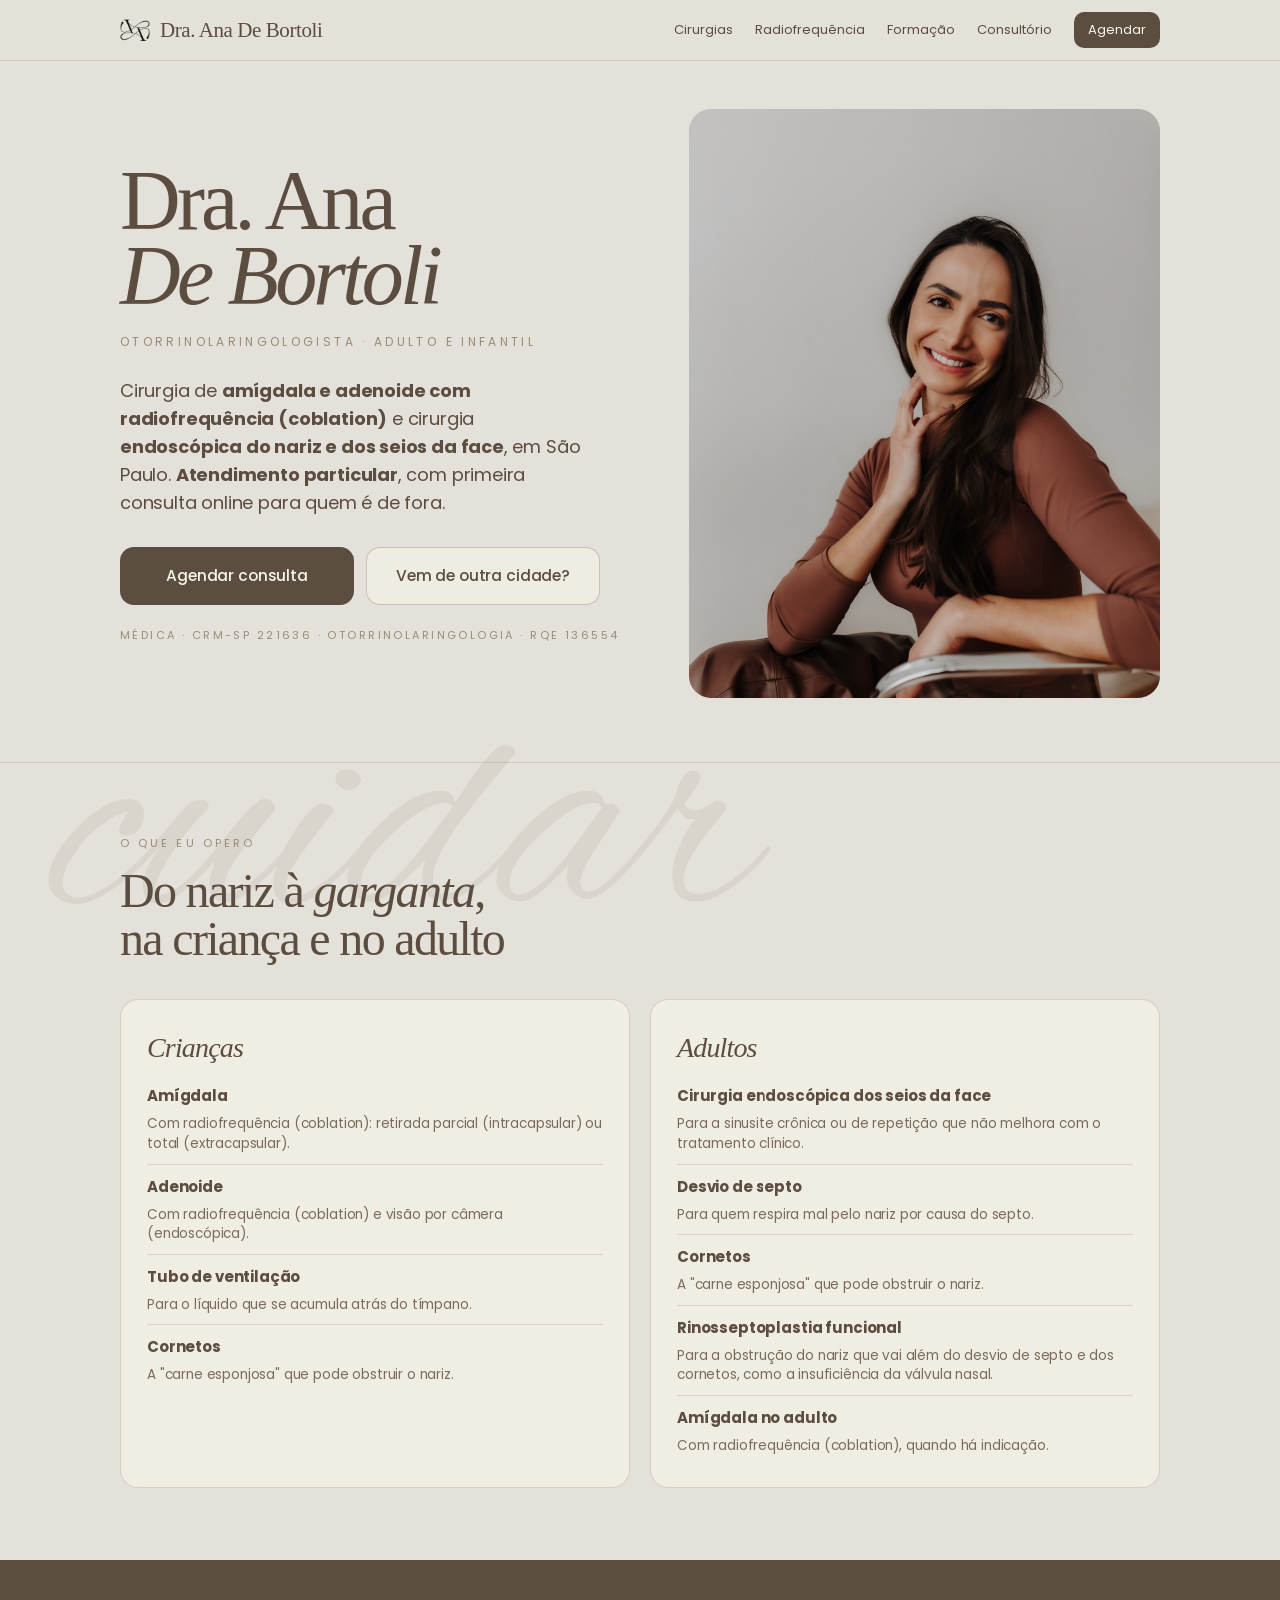
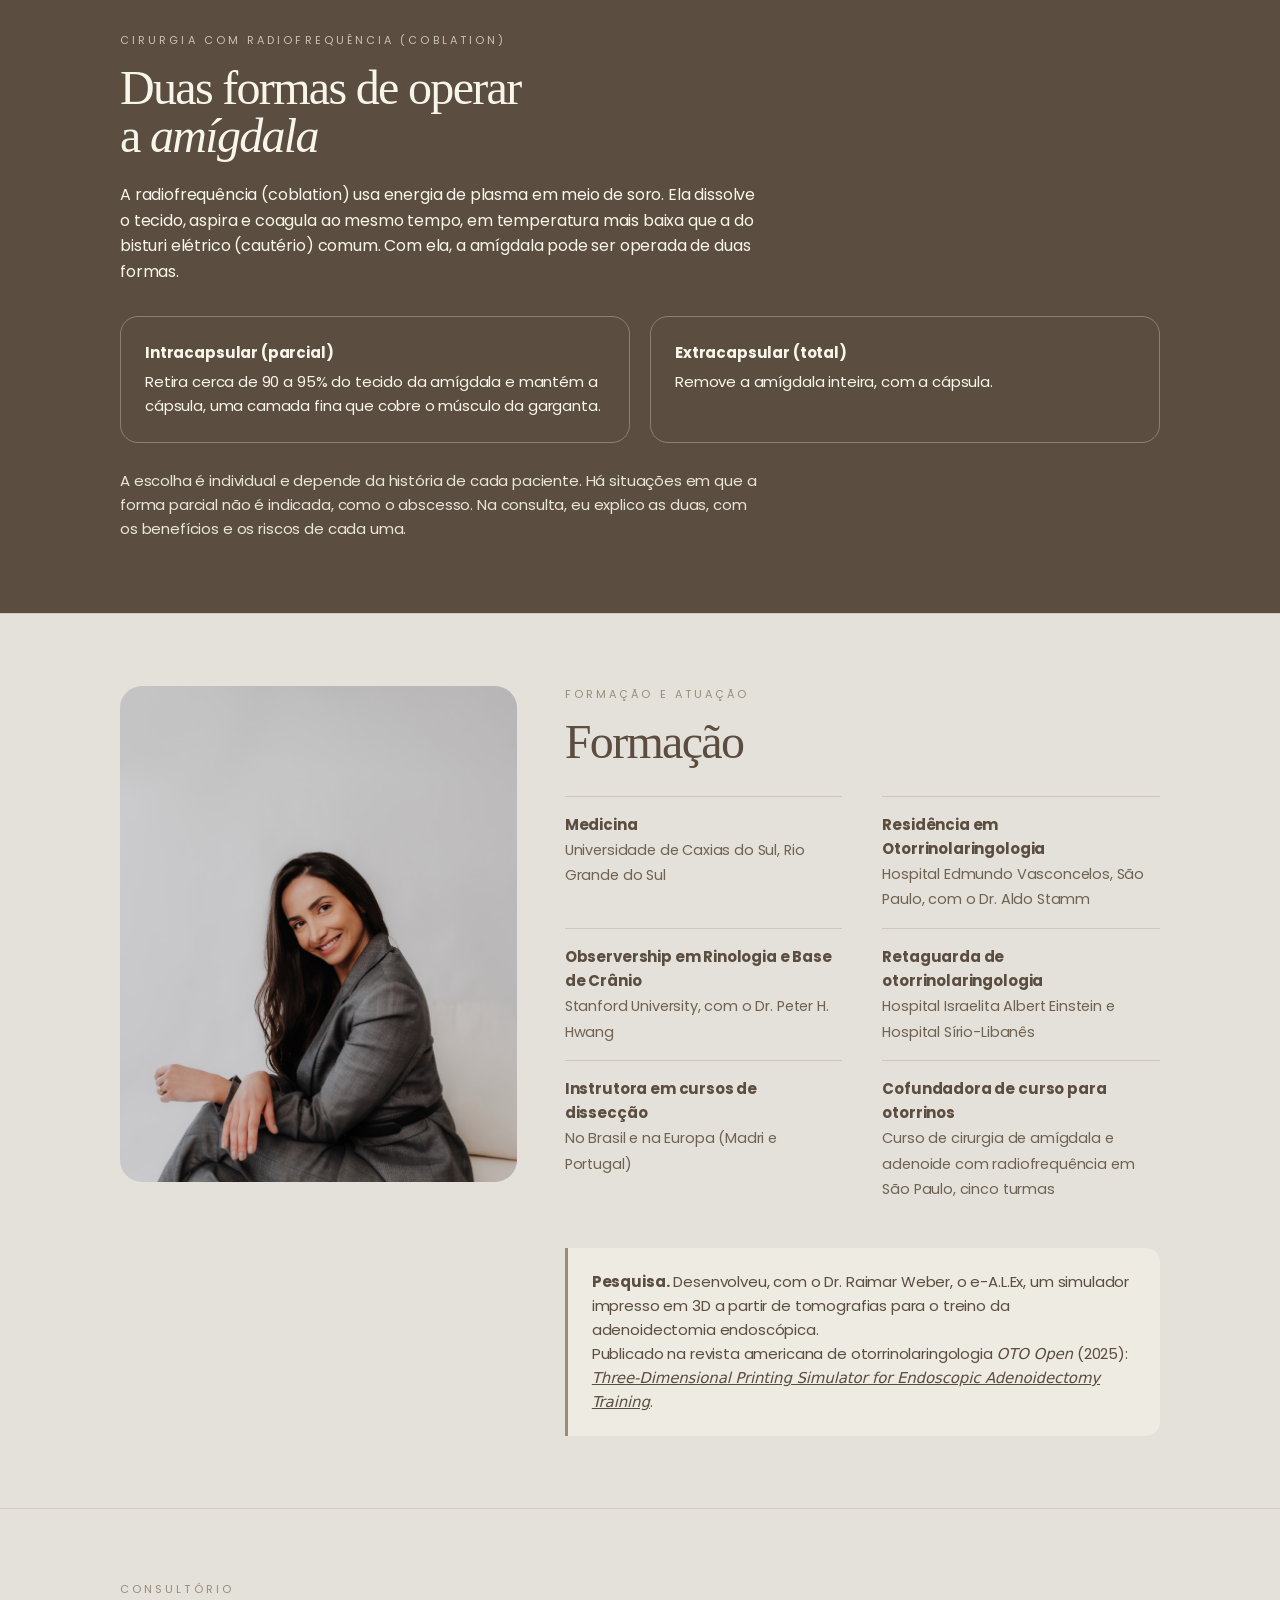
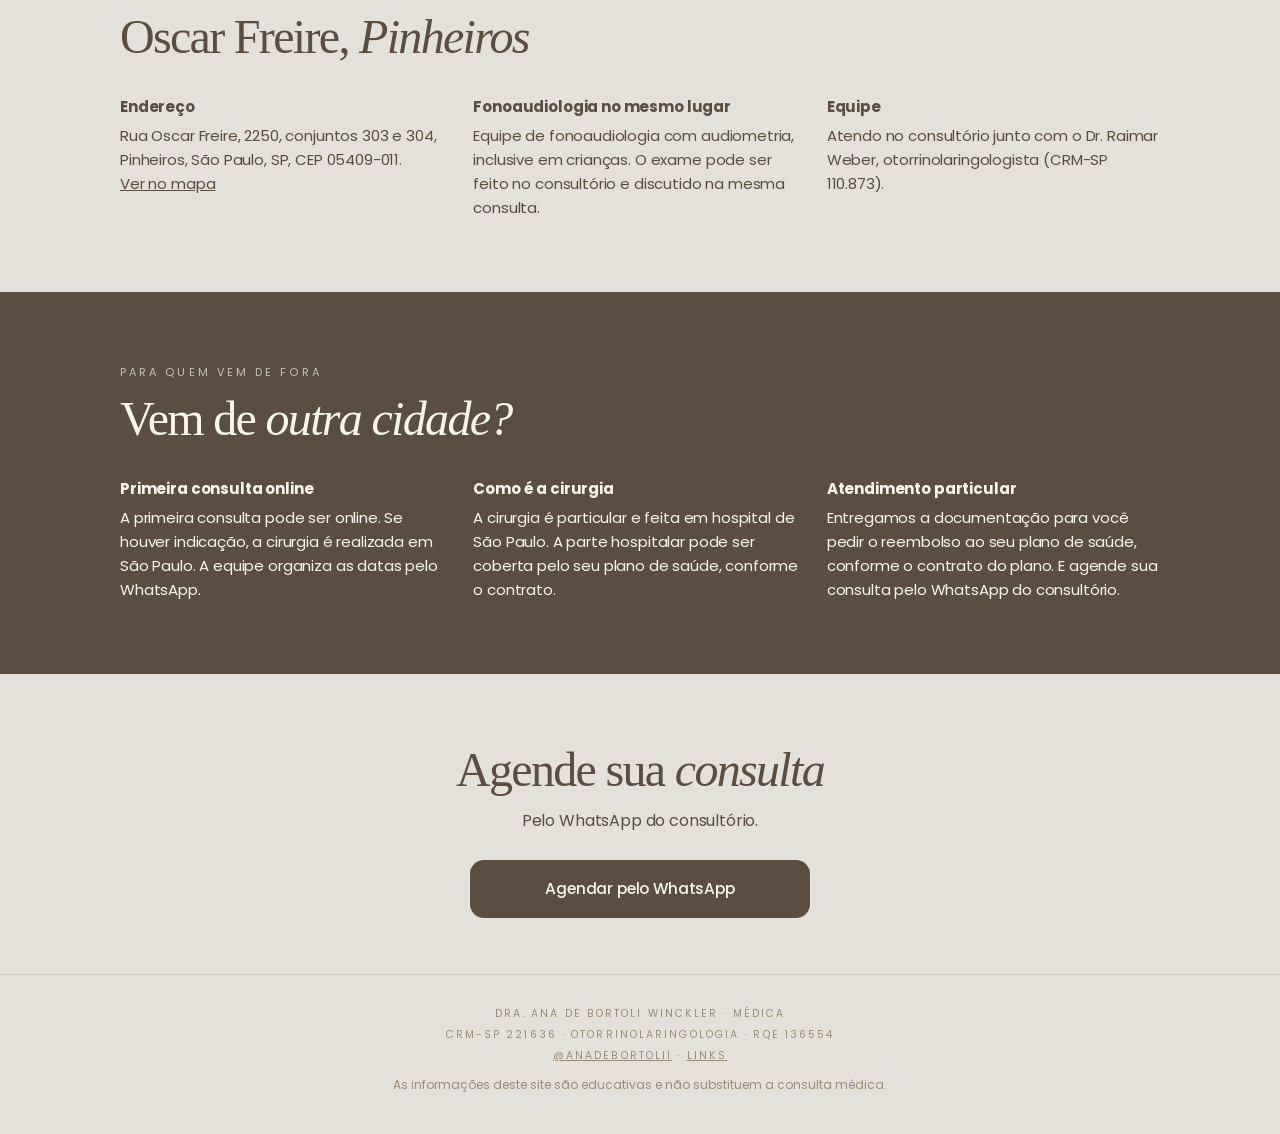
==== commit 7d1d9d79: "Home: adenoide '(endoscópica)', sem marcas de rascunho; README" ====
--- a/index.html
+++ b/index.html
@@ -11,11 +11,8 @@
 <link rel="preconnect" href="https://fonts.gstatic.com" crossorigin>
 <link href="https://fonts.googleapis.com/css2?family=Alex+Brush&family=Poppins:ital,wght@0,400;0,500;0,700;1,700&family=Tinos:ital,wght@0,400;1,400&display=swap" rel="stylesheet">
 <link rel="stylesheet" href="assets/css/base.css">
-<!-- RASCUNHO v2 (branch rascunho-home, 08/11/2026, correções dos áudios da Analu): não publicar antes de a Analu revisar.
-     Pendências marcadas com [VALIDAR] nos comentários e em roadmap/03-site/LEIA-ME.md. -->
 <style>
   body { overflow-x: hidden; }
-  .faixa-rascunho { position: fixed; bottom: 12px; left: 12px; z-index: 50; font-size: 10px; letter-spacing: .2em; text-transform: uppercase; background: var(--oliva); color: var(--creme); padding: 6px 10px; border-radius: 99px; }
 
   .topo { position: sticky; top: 0; z-index: 20; background: rgba(228, 225, 218, .92); backdrop-filter: blur(8px); border-bottom: 1px solid rgba(153, 140, 120, .25); }
   .topo-dentro { max-width: 1080px; margin: 0 auto; padding: 12px 20px; display: flex; align-items: center; justify-content: space-between; gap: 16px; }
@@ -105,7 +102,6 @@
 </style>
 </head>
 <body>
-<div class="faixa-rascunho">Rascunho · revisar</div>
 <div class="script" aria-hidden="true">cuidar</div>
 
 <header class="topo">
@@ -147,7 +143,7 @@
           <p class="publico">Crianças</p>
           <ul>
             <li><h3>Amígdala</h3><small>Com radiofrequência (coblation): retirada parcial (intracapsular) ou total (extracapsular).</small></li>
-            <li><h3>Adenoide</h3><small>Com radiofrequência (coblation) e visão por câmera (endoscopia).</small></li>
+            <li><h3>Adenoide</h3><small>Com radiofrequência (coblation) e visão por câmera (endoscópica).</small></li>
             <li><h3>Tubo de ventilação</h3><small>Para o líquido que se acumula atrás do tímpano.</small></li>
             <li><h3>Cornetos</h3><small>A "carne esponjosa" que pode obstruir o nariz.</small></li>
           </ul>
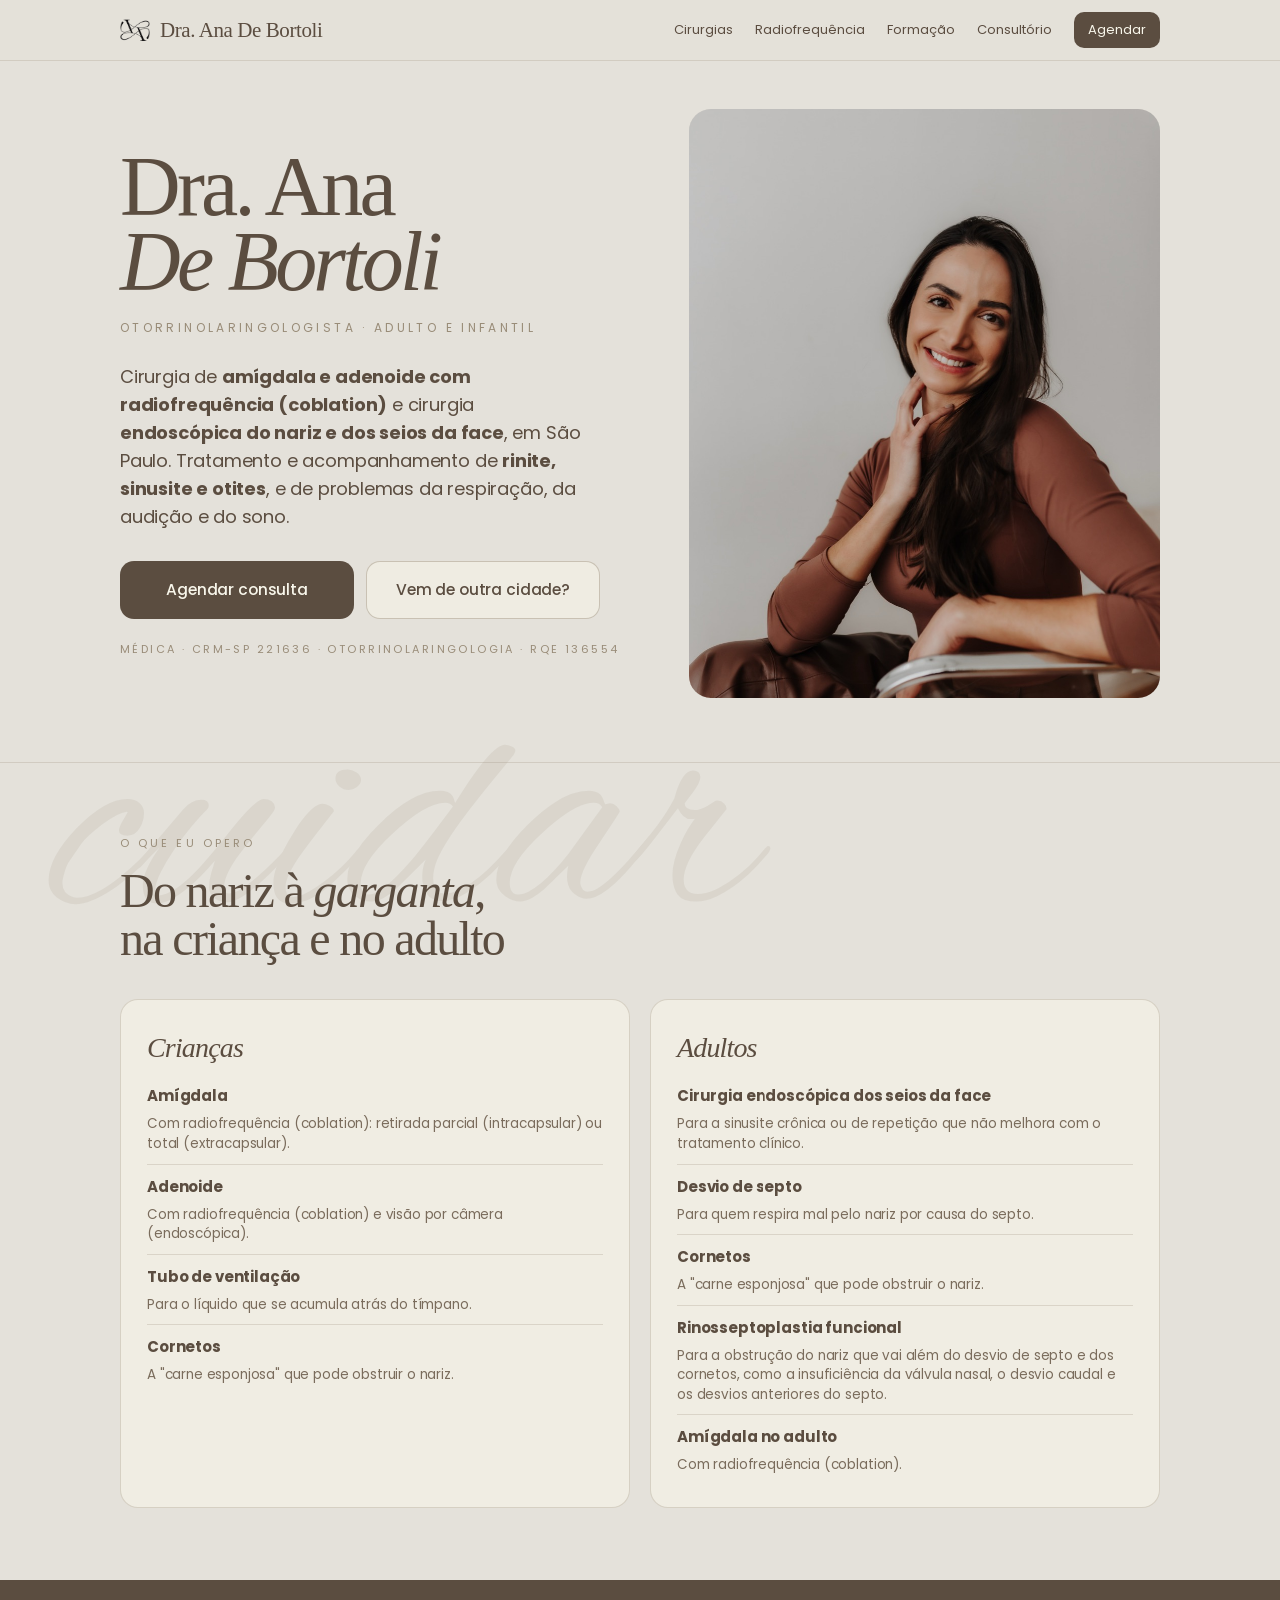
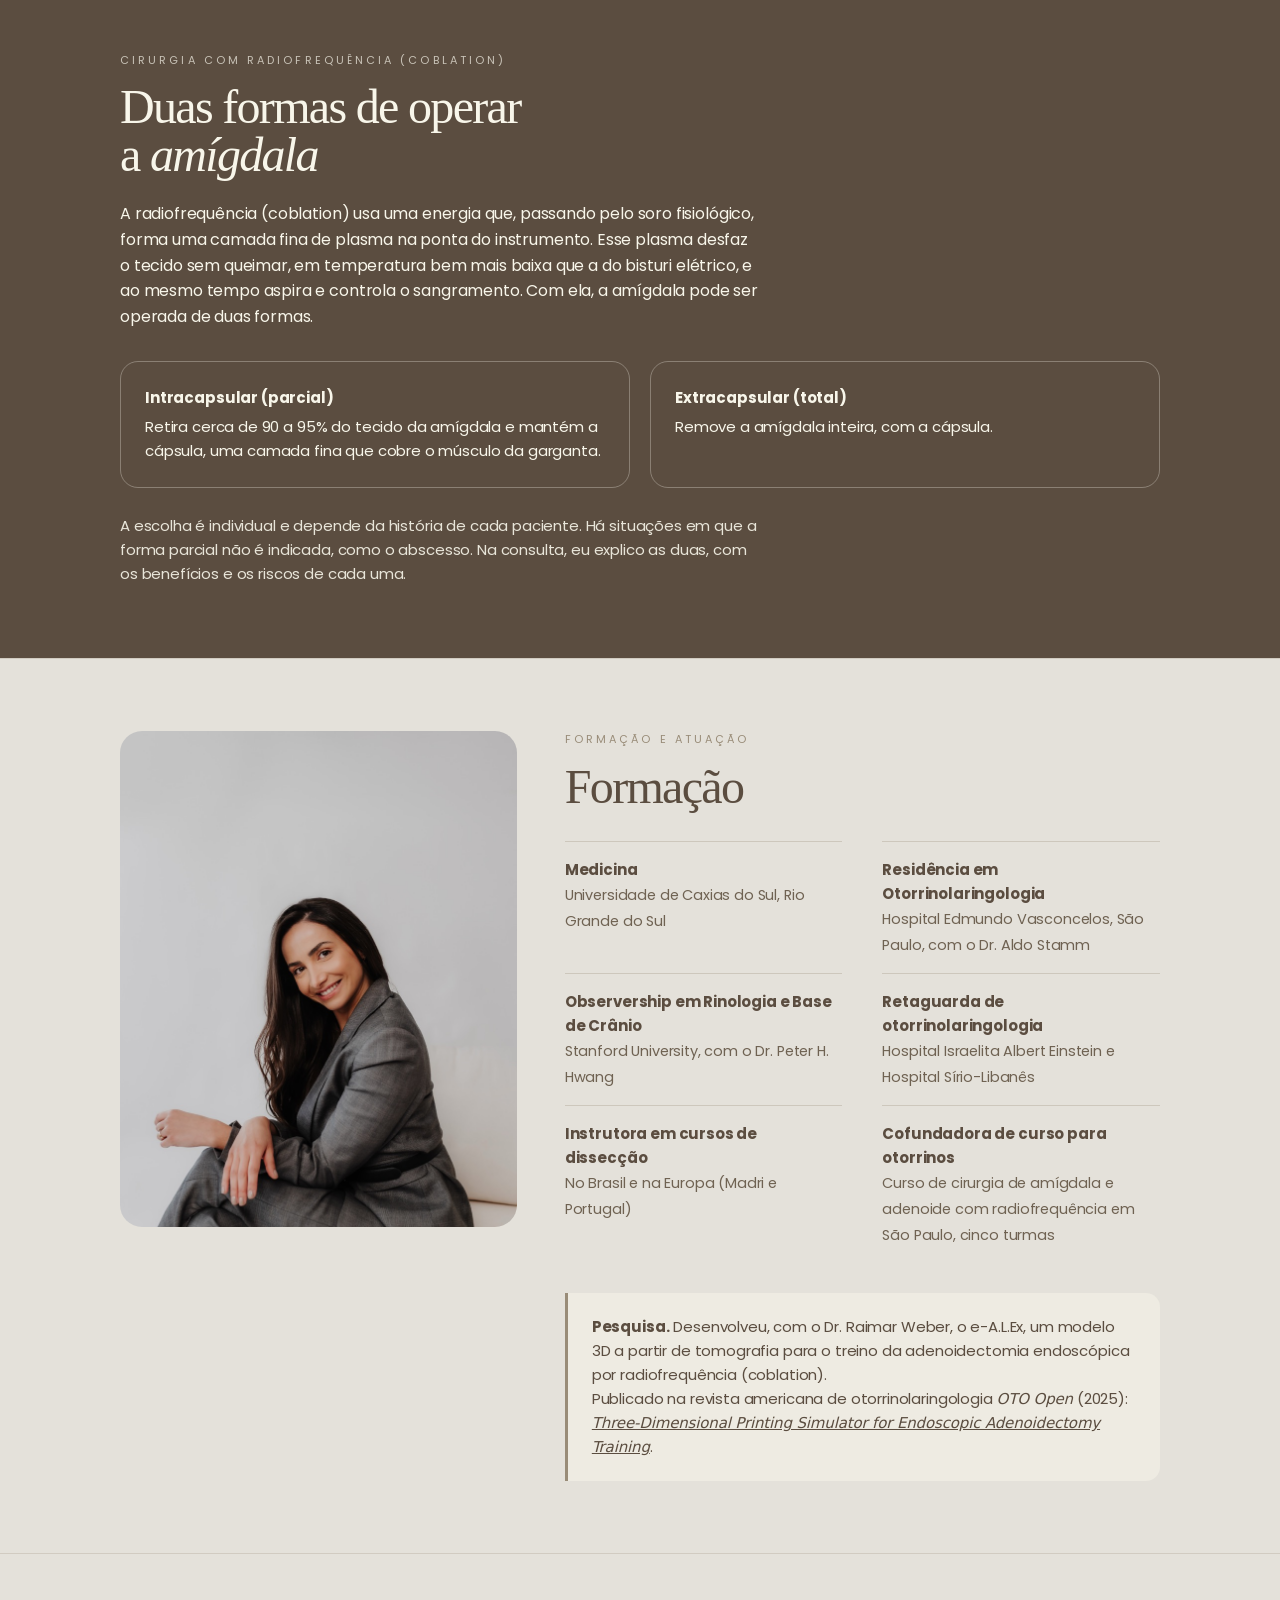
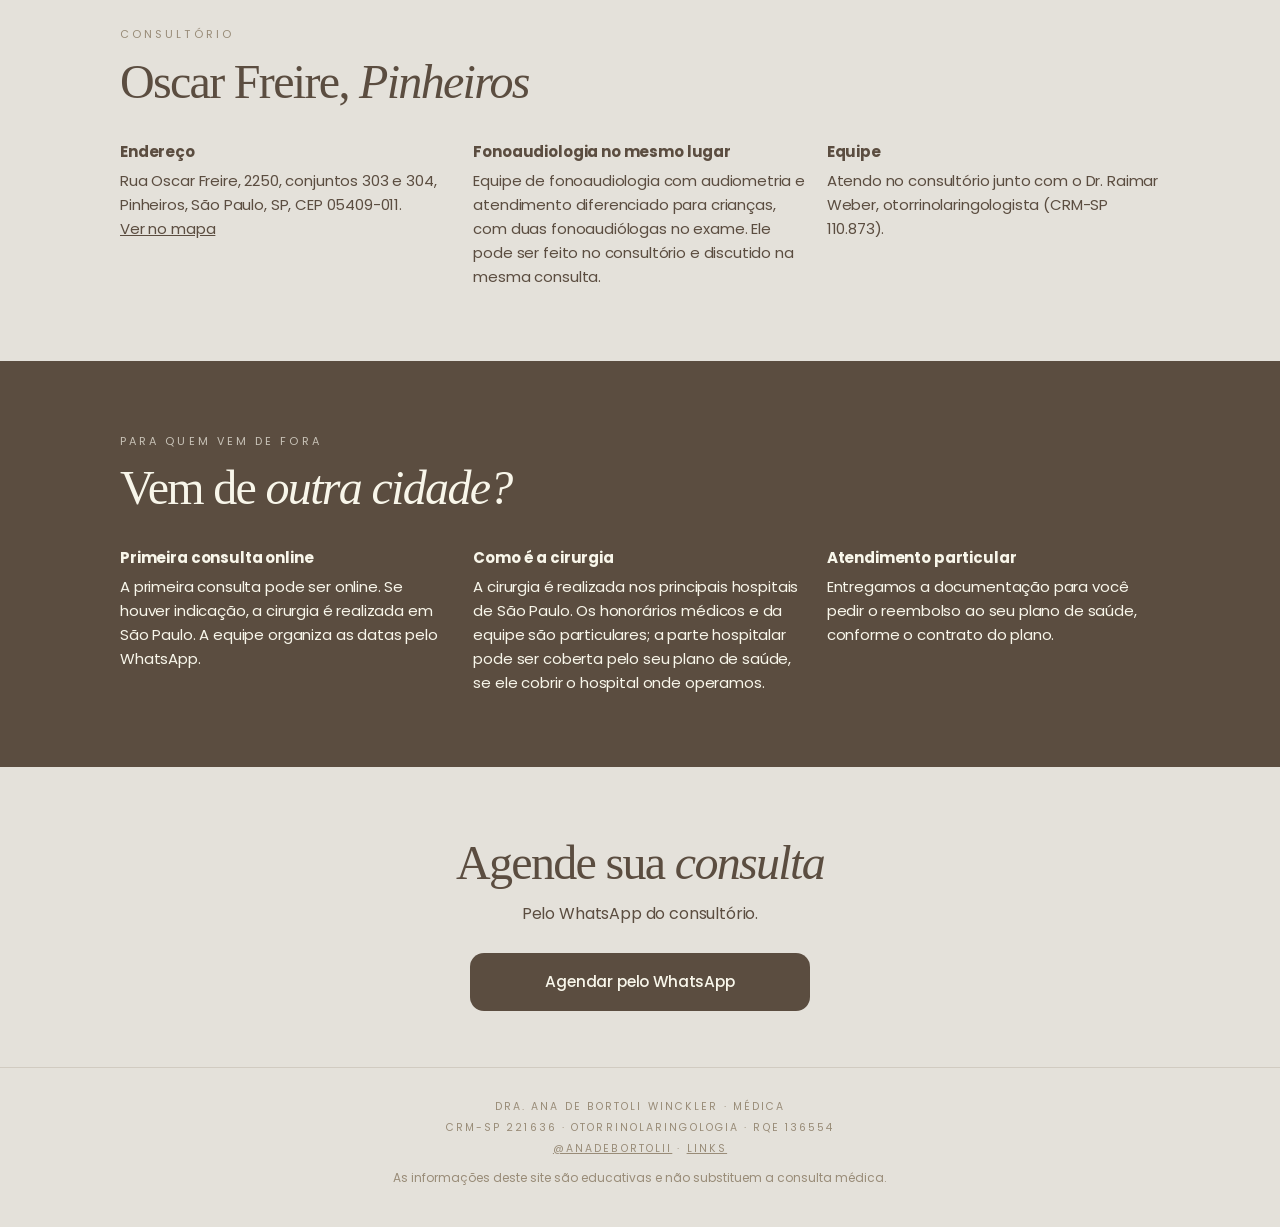
==== commit 60afb2c8: "Home: 7 ajustes da Analu (rinosseptoplastia com desvio caudal/anteriores, amígdala adulto sem ressal" ====
--- a/index.html
+++ b/index.html
@@ -123,7 +123,7 @@
       <div>
         <h1>Dra. Ana<br><em>De Bortoli</em></h1>
         <p class="especialidade">Otorrinolaringologista · adulto e infantil</p>
-        <p class="chamada">Cirurgia de <b>amígdala e adenoide com radiofrequência (coblation)</b> e cirurgia <b>endoscópica do nariz e dos seios da face</b>, em São Paulo. <b>Atendimento particular</b>, com primeira consulta online para quem é de fora.</p>
+        <p class="chamada">Cirurgia de <b>amígdala e adenoide com radiofrequência (coblation)</b> e cirurgia <b>endoscópica do nariz e dos seios da face</b>, em São Paulo. Tratamento e acompanhamento de <b>rinite, sinusite e otites</b>, e de problemas da respiração, da audição e do sono.</p>
         <div class="acoes">
           <a class="botao principal" href="https://wa.me/message/LVHUUN47TTDFE1" target="_blank" rel="noopener"><span class="texto">Agendar consulta</span></a>
           <a class="botao secundario" href="#outra-cidade"><span class="texto">Vem de outra cidade?</span></a>
@@ -154,8 +154,8 @@
             <li><h3>Cirurgia endoscópica dos seios da face</h3><small>Para a sinusite crônica ou de repetição que não melhora com o tratamento clínico.</small></li>
             <li><h3>Desvio de septo</h3><small>Para quem respira mal pelo nariz por causa do septo.</small></li>
             <li><h3>Cornetos</h3><small>A "carne esponjosa" que pode obstruir o nariz.</small></li>
-            <li><h3>Rinosseptoplastia funcional</h3><small>Para a obstrução do nariz que vai além do desvio de septo e dos cornetos, como a insuficiência da válvula nasal.</small></li>
-            <li><h3>Amígdala no adulto</h3><small>Com radiofrequência (coblation), quando há indicação.</small></li>
+            <li><h3>Rinosseptoplastia funcional</h3><small>Para a obstrução do nariz que vai além do desvio de septo e dos cornetos, como a insuficiência da válvula nasal, o desvio caudal e os desvios anteriores do septo.</small></li>
+            <li><h3>Amígdala no adulto</h3><small>Com radiofrequência (coblation).</small></li>
           </ul>
         </div>
       </div>
@@ -167,7 +167,7 @@
       <p class="rotulo-secao">Cirurgia com radiofrequência (coblation)</p>
       <h2>Duas formas de operar<br>a <em>amígdala</em></h2>
       <div class="texto" style="margin-top:22px">
-        <p>A radiofrequência (coblation) usa energia de plasma em meio de soro. Ela dissolve o tecido, aspira e coagula ao mesmo tempo, em temperatura mais baixa que a do bisturi elétrico (cautério) comum. Com ela, a amígdala pode ser operada de duas formas.</p>
+        <p>A radiofrequência (coblation) usa uma energia que, passando pelo soro fisiológico, forma uma camada fina de plasma na ponta do instrumento. Esse plasma desfaz o tecido sem queimar, em temperatura bem mais baixa que a do bisturi elétrico, e ao mesmo tempo aspira e controla o sangramento. Com ela, a amígdala pode ser operada de duas formas.</p>
       </div>
       <div class="tecnica">
         <div>
@@ -198,7 +198,7 @@
           <li><b>Cofundadora de curso para otorrinos</b><span>Curso de cirurgia de amígdala e adenoide com radiofrequência em São Paulo, cinco turmas</span></li>
         </ul>
         <div class="publicacao">
-          <p><b>Pesquisa.</b> Desenvolveu, com o Dr. Raimar Weber, o e-A.L.Ex, um simulador impresso em 3D a partir de tomografias para o treino da adenoidectomia endoscópica.<br>
+          <p><b>Pesquisa.</b> Desenvolveu, com o Dr. Raimar Weber, o e-A.L.Ex, um modelo 3D a partir de tomografia para o treino da adenoidectomia endoscópica por radiofrequência (coblation).<br>
           Publicado na revista americana de otorrinolaringologia <i>OTO Open</i> (2025): <a href="https://doi.org/10.1002/oto2.70043" target="_blank" rel="noopener"><i>Three-Dimensional Printing Simulator for Endoscopic Adenoidectomy Training</i></a>.</p>
         </div>
       </div>
@@ -211,7 +211,7 @@
       <h2>Oscar Freire, <em>Pinheiros</em></h2>
       <div class="tres">
         <div><h3>Endereço</h3><p>Rua Oscar Freire, 2250, conjuntos 303 e 304, Pinheiros, São Paulo, SP, CEP 05409-011.<br><a href="https://www.google.com/maps/search/?api=1&query=Rua+Oscar+Freire+2250+S%C3%A3o+Paulo" target="_blank" rel="noopener">Ver no mapa</a></p></div>
-        <div><h3>Fonoaudiologia no mesmo lugar</h3><p>Equipe de fonoaudiologia com audiometria, inclusive em crianças. O exame pode ser feito no consultório e discutido na mesma consulta.</p></div>
+        <div><h3>Fonoaudiologia no mesmo lugar</h3><p>Equipe de fonoaudiologia com audiometria e atendimento diferenciado para crianças, com duas fonoaudiólogas no exame. Ele pode ser feito no consultório e discutido na mesma consulta.</p></div>
         <div><h3>Equipe</h3><p>Atendo no consultório junto com o Dr. Raimar Weber, otorrinolaringologista (CRM-SP 110.873).</p></div>
       </div>
     </div>
@@ -223,8 +223,8 @@
       <h2>Vem de <em>outra cidade?</em></h2>
       <div class="tres">
         <div><h3>Primeira consulta online</h3><p>A primeira consulta pode ser online. Se houver indicação, a cirurgia é realizada em São Paulo. A equipe organiza as datas pelo WhatsApp.</p></div>
-        <div><h3>Como é a cirurgia</h3><p>A cirurgia é particular e feita em hospital de São Paulo. A parte hospitalar pode ser coberta pelo seu plano de saúde, conforme o contrato.</p></div>
-        <div><h3>Atendimento particular</h3><p>Entregamos a documentação para você pedir o reembolso ao seu plano de saúde, conforme o contrato do plano. E agende sua consulta pelo WhatsApp do consultório.</p></div>
+        <div><h3>Como é a cirurgia</h3><p>A cirurgia é realizada nos principais hospitais de São Paulo. Os honorários médicos e da equipe são particulares; a parte hospitalar pode ser coberta pelo seu plano de saúde, se ele cobrir o hospital onde operamos.</p></div>
+        <div><h3>Atendimento particular</h3><p>Entregamos a documentação para você pedir o reembolso ao seu plano de saúde, conforme o contrato do plano.</p></div>
       </div>
     </div>
   </section>
